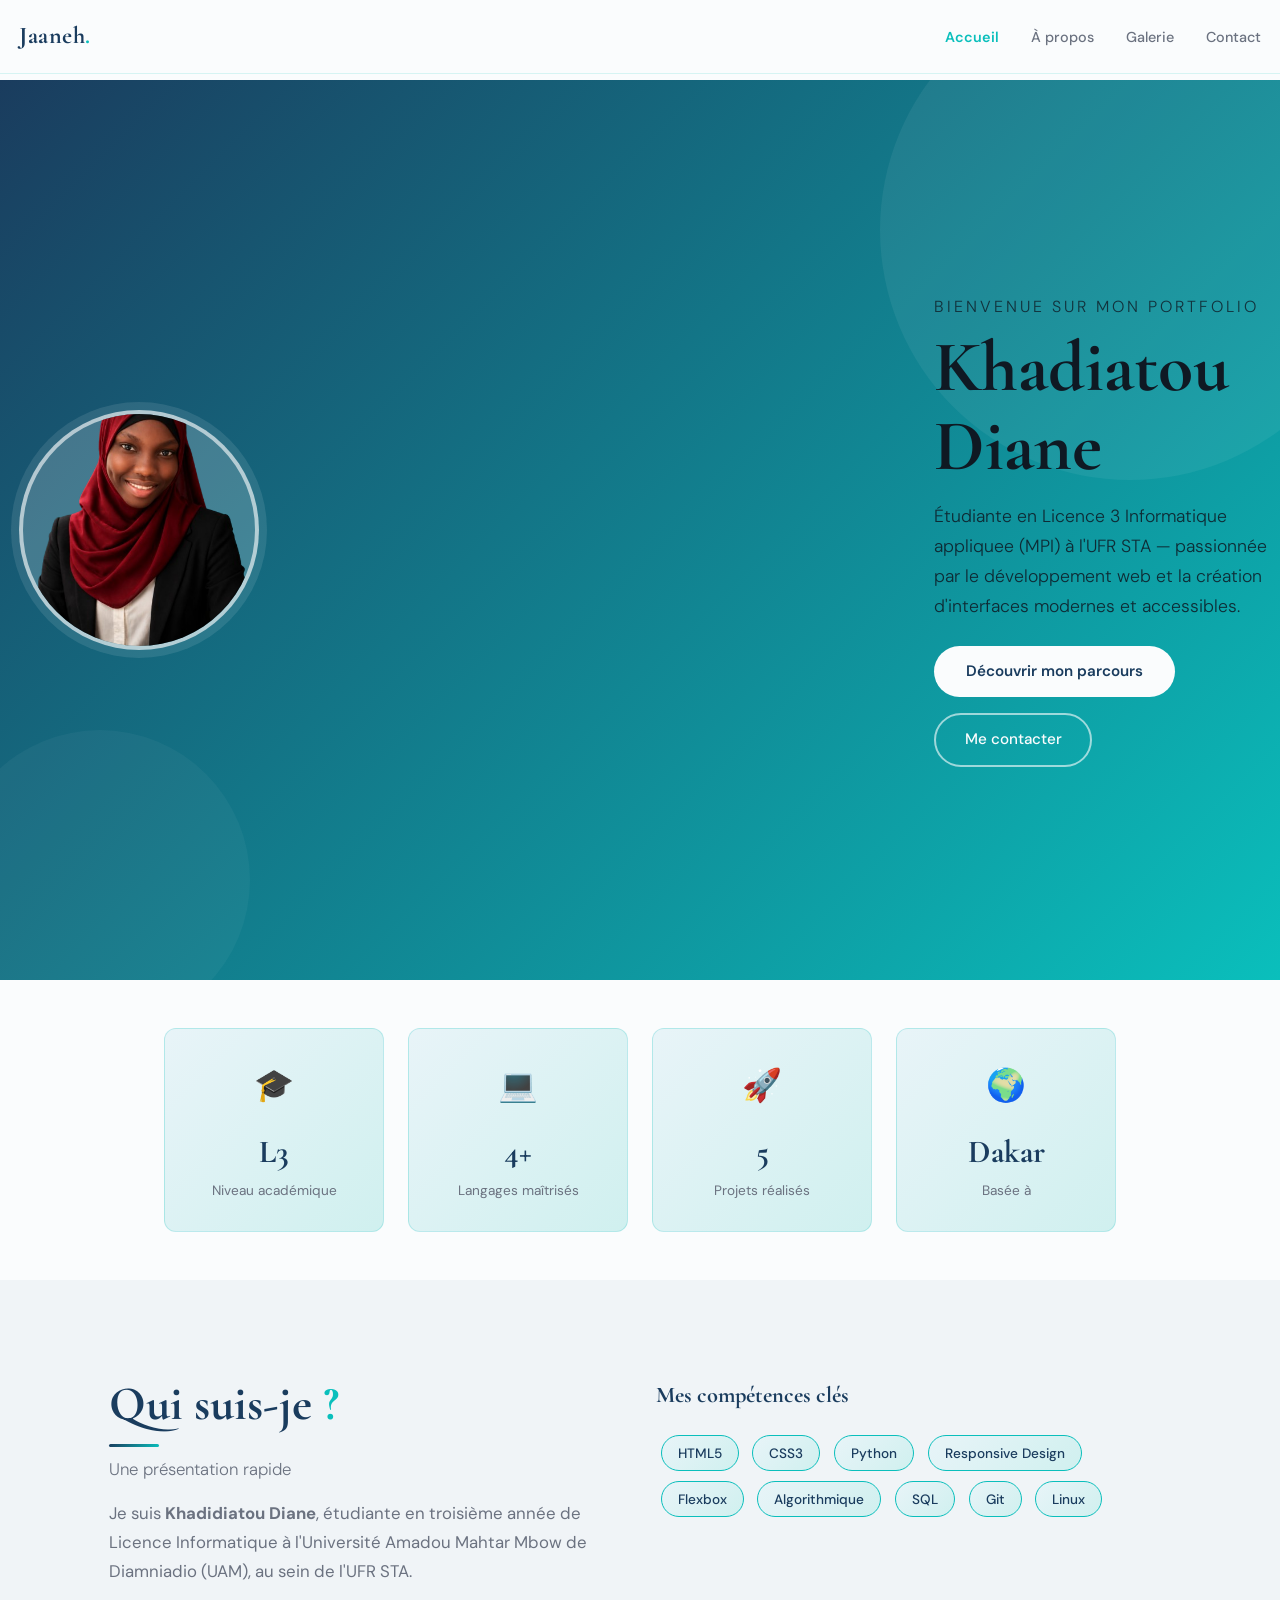
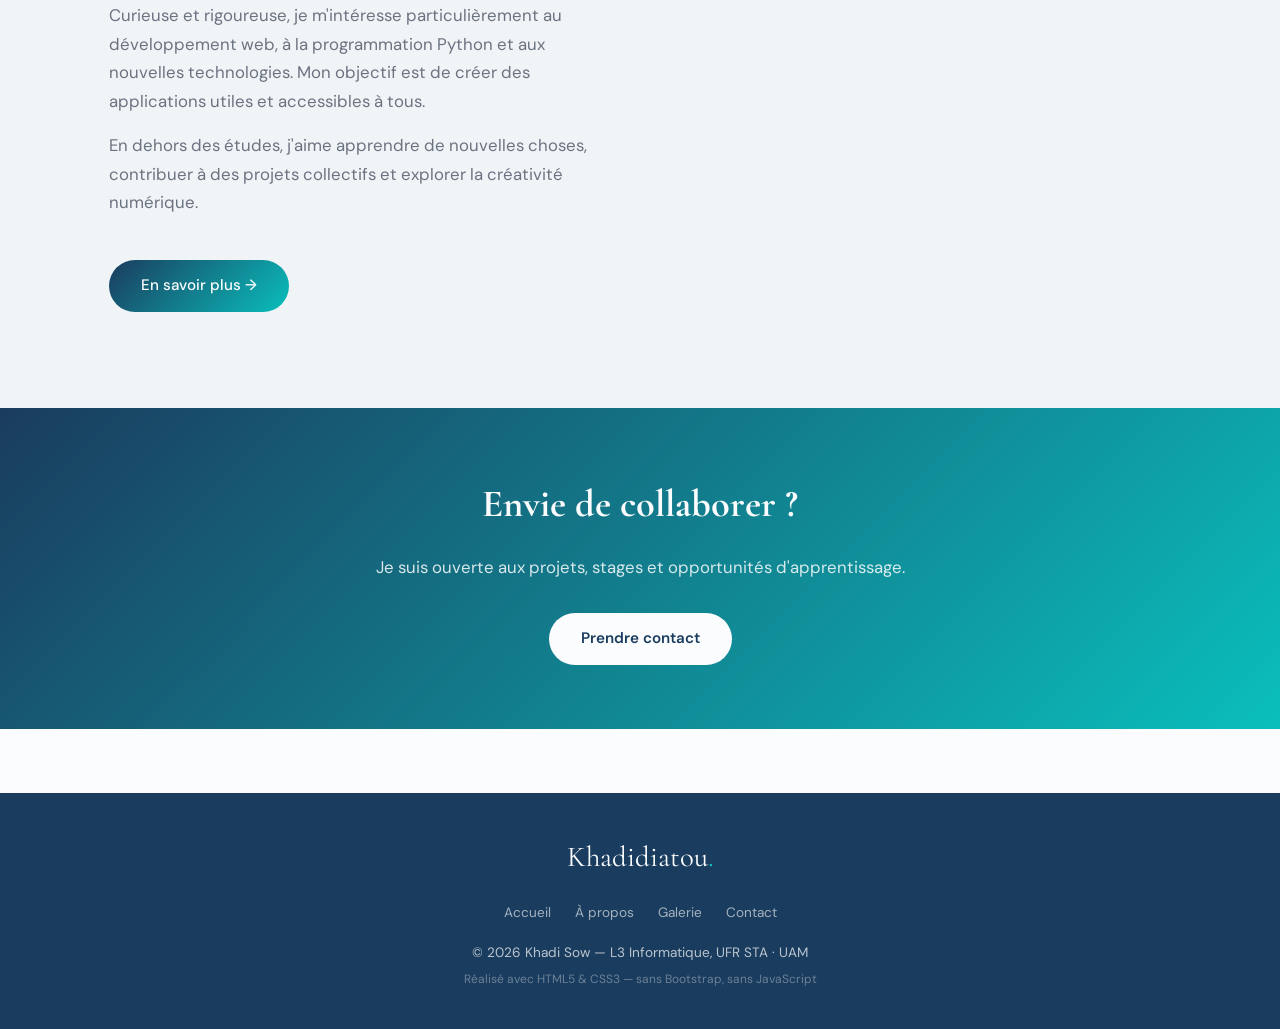
==== index.html @ d33a88c8 "Add files via upload" ====
<!DOCTYPE html>
<!-- 
  DOCTYPE html → dit au navigateur que c'est du HTML5 (version moderne)
  Sans ça, le navigateur peut afficher la page en "mode quirks" (comportement imprévisible)
-->
<html lang="fr">
<!--
  lang="fr" → important pour l'accessibilité et le SEO
  Les lecteurs d'écran et moteurs de recherche savent que c'est en français
-->

<head>
  <!-- ============================================================
    Le <head> contient des MÉTADONNÉES (infos sur la page,
    invisibles pour l'utilisateur mais essentielles pour le navigateur)
    ============================================================ -->

  <!-- Encodage des caractères — obligatoire pour les accents (é, à, ç...) -->
  <meta charset="UTF-8">

  <!-- Responsive : dit au navigateur mobile de ne PAS zoomer/dézoomer -->
  <!-- width=device-width : largeur = largeur de l'écran du téléphone -->
  <!-- initial-scale=1.0 : zoom initial = 100% -->
  <meta name="viewport" content="width=device-width, initial-scale=1.0">

  <!-- Description qui apparaît dans Google (SEO) -->
  <meta name="description" content="Portfolio de Khadi Sow, étudiante en L3 Informatique à l'UFR STA.">

  <!-- Titre de l'onglet -->
  <title>Khadidiatou Diane — Portfolio</title>

  <!-- Lien vers la feuille de style CSS -->
  <!-- href="../css/style.css" → remonte d'un dossier (..) puis va dans css/ -->
  <!-- Mais index.html est à la racine, donc juste css/style.css -->
  <link rel="stylesheet" href="css/style.css">
</head>

<body>

  <!-- ============================================================
    NAVIGATION — balise <nav> = élément sémantique pour la navigation
    Sémantique : on utilise la BONNE balise HTML pour le bon contenu.
    <nav> dit aux moteurs de recherche "c'est le menu de navigation"
    ============================================================ -->
  <nav class="navbar">
    <!-- Logo / Nom du site -->
    <a href="index.html" class="nav-logo">Jaaneh<span>.</span></a>

    <!-- Liste des liens de navigation -->
    <ul class="nav-links">
      <li><a href="index.html" class="active">Accueil</a></li>
      <li><a href="pages/about.html">À propos</a></li>
      <li><a href="pages/gallery.html">Galerie</a></li>
      <li><a href="pages/contact.html">Contact</a></li>
    </ul>
  </nav>

  <!-- ============================================================
    CONTENU PRINCIPAL — <main> = contenu principal de la page
    Un seul <main> par page (accessibilité)
    ============================================================ -->
  <main class="page-content">

    <!-- ============================
      SECTION HÉRO
      min-height: 100vh → occupe au moins toute la hauteur de l'écran
      C'est la première chose que voit le visiteur
    ============================== -->
    <section class="hero">
      <div class="hero-content">

        <!-- Photo de profil -->
        <!-- alt="..." → texte alternatif si l'image ne charge pas (accessibilité) -->
        <!-- On utilise un emoji en fallback si la photo n'est pas là -->
        <img class="hero-photo" src="images/profil.png" alt="Photo de Khadiatou Diane">
          
        </div>
        <!-- 
          Pour ajouter ta vraie photo, remplace le div ci-dessus par :
          <img class="hero-photo" src="images/photo.jpg" alt="Photo de Khadi Sow">
          Et mets ta photo dans le dossier images/
        -->

        <!-- Texte d'accueil -->
        <div class="hero-text">
          <p class="hero-greeting">Bienvenue sur mon portfolio</p>
          <h1 class="hero-name">Khadiatou Diane</h1>
          <!-- <h1> = titre le plus important de la page, UN SEUL par page -->

          <p class="hero-subtitle">
            Étudiante en Licence 3 Informatique appliquee (MPI) à l'UFR STA — passionnée par le développement web
            et la création d'interfaces modernes et accessibles.
          </p>

          <!-- Boutons d'action -->
          <div class="hero-buttons">
            <a href="pages/about.html" class="btn-white">Découvrir mon parcours</a>
            <a href="pages/contact.html" class="btn-ghost">Me contacter</a>
          </div>
        </div>

      </div>
    </section>

    <!-- ============================
      STATISTIQUES RAPIDES
    ============================== -->
    <section class="quick-stats">
      <div class="container">
        <div class="stats-grid">

          <div class="stat-card">
            <div class="stat-icon">🎓</div>
            <div class="stat-number">L3</div>
            <div class="stat-label">Niveau académique</div>
          </div>

          <div class="stat-card">
            <div class="stat-icon">💻</div>
            <div class="stat-number">4+</div>
            <div class="stat-label">Langages maîtrisés</div>
          </div>

          <div class="stat-card">
            <div class="stat-icon">🚀</div>
            <div class="stat-number">5</div>
            <div class="stat-label">Projets réalisés</div>
          </div>

          <div class="stat-card">
            <div class="stat-icon">🌍</div>
            <div class="stat-number">Dakar</div>
            <div class="stat-label">Basée à</div>
          </div>

        </div>
      </div>
    </section>

    <!-- ============================
      INTRODUCTION / PRÉSENTATION
    ============================== -->
    <section class="home-intro">
      <div class="container">
        <div class="home-intro-grid">

          <div class="home-intro-text">
            <!-- Section titre avec la classe réutilisable -->
            <h2 class="section-title">Qui suis-je <span>?</span></h2>
            <p class="section-subtitle">Une présentation rapide</p>

            <p>
              Je suis <strong>Khadidiatou Diane</strong>, étudiante en troisième année de Licence
              Informatique à l'Université Amadou Mahtar Mbow de Diamniadio (UAM), au sein de l'UFR STA.
            </p>
            <p>
              Curieuse et rigoureuse, je m'intéresse particulièrement au développement web,
              à la programmation Python et aux nouvelles technologies. Mon objectif est de
              créer des applications utiles et accessibles à tous.
            </p>
            <p>
              En dehors des études, j'aime apprendre de nouvelles choses,
              contribuer à des projets collectifs et explorer la créativité numérique.
            </p>

            <br>
            <a href="pages/about.html" class="btn">En savoir plus →</a>
          </div>

          <!-- Compétences en aperçu -->
          <div class="home-skills">
            <h3 style="font-family: var(--font-titre); font-size:1.4rem; color:var(--bleu); margin-bottom:1rem;">
              Mes compétences clés
            </h3>
            <div>
              <!-- Les tags sont définis dans style.css -->
              <span class="tag">HTML5</span>
              <span class="tag">CSS3</span>
              <span class="tag">Python</span>
              <span class="tag">Responsive Design</span>
              <span class="tag">Flexbox</span>
              <span class="tag">Algorithmique</span>
              <span class="tag">SQL</span>
              <span class="tag">Git</span>
              <span class="tag">Linux</span>
            </div>
          </div>

        </div>
      </div>
    </section>

    <!-- ============================
      APPEL À L'ACTION FINAL
    ============================== -->
    <section style="background: var(--gradient); padding: 4rem 1.2rem; text-align: center; color: var(--blanc);">
      <div class="container">
        <h2 style="font-family: var(--font-titre); font-size: 2.4rem; margin-bottom: 1rem;">
          Envie de collaborer ?
        </h2>
        <p style="opacity: 0.85; margin-bottom: 2rem; font-size: 1.05rem;">
          Je suis ouverte aux projets, stages et opportunités d'apprentissage.
        </p>
        <a href="pages/contact.html" class="btn-white">Prendre contact</a>
      </div>
    </section>

  </main>

  <!-- ============================================================
    FOOTER — pied de page
    <footer> = balise sémantique pour le bas de page
    ============================================================ -->
  <footer>
    <div class="footer-logo">Khadidiatou<span>.</span></div>
    <ul class="footer-links">
      <li><a href="index.html">Accueil</a></li>
      <li><a href="pages/about.html">À propos</a></li>
      <li><a href="pages/gallery.html">Galerie</a></li>
      <li><a href="pages/contact.html">Contact</a></li>
    </ul>
    <p>© 2026 Khadi Sow — L3 Informatique, UFR STA · UAM</p>
    <p style="margin-top:0.3rem; font-size:0.75rem; opacity:0.5;">
      Réalisé avec HTML5 & CSS3 — sans Bootstrap, sans JavaScript
    </p>
  </footer>

</body>
</html>
---- css/style.css ----
/* ============================================================
   STYLE.CSS — Portfolio de Khadi Sow
   
   STRUCTURE DE CE FICHIER :
   1. Variables CSS (palette de couleurs, polices...)
   2. Reset & base (supprimer les styles par défaut du navigateur)
   3. Composants réutilisables (boutons, titres...)
   4. Navigation
   5. Footer
   6. Styles spécifiques à chaque page
   7. Animations CSS (@keyframes)
   8. Responsive Design (media queries — MOBILE FIRST)
   ============================================================ */


/* ============================================================
   1. VARIABLES CSS
   Pourquoi ? → Définir les couleurs et polices UNE SEULE FOIS.
   Si on veut changer la couleur principale, on la change juste ici.
   ============================================================ */
@import url('https://fonts.googleapis.com/css2?family=Cormorant+Garamond:wght@400;600;700&family=DM+Sans:wght@300;400;500&display=swap');

:root {
  /* Palette turquoise + bleu élégant */
  --turquoise:     #0ABFBC;
  --turquoise-dark:#088A87;
  --bleu:          #1A3C5E;
  --bleu-clair:    #E8F4F8;
  --blanc:         #FAFCFD;
  --gris:          #6B7280;
  --gris-clair:    #F0F4F7;
  --noir:          #0F1923;

  /* Dégradé signature */
  --gradient: linear-gradient(135deg, var(--bleu) 0%, var(--turquoise) 100%);
  --gradient-light: linear-gradient(135deg, #E8F4F8 0%, #D0F0EF 100%);

  /* Polices */
  --font-titre: 'Cormorant Garamond', serif;  /* Élégant pour les titres */
  --font-corps: 'DM Sans', sans-serif;         /* Lisible pour le texte */

  /* Espacements */
  --section-padding: 4rem 1.2rem;
  --radius: 12px;
  --shadow: 0 4px 24px rgba(10, 191, 188, 0.12);
  --shadow-dark: 0 8px 40px rgba(26, 60, 94, 0.18);
}


/* ============================================================
   2. RESET & BASE
   Pourquoi ? → Les navigateurs ajoutent des marges/paddings par défaut.
   On les supprime pour partir d'une base propre et contrôlée.
   ============================================================ */
*, *::before, *::after {
  box-sizing: border-box; /* padding ne déborde plus du conteneur */
  margin: 0;
  padding: 0;
}

html {
  scroll-behavior: smooth; /* défilement fluide pour les ancres */
}

body {
  font-family: var(--font-corps);
  color: var(--noir);
  background-color: var(--blanc);
  line-height: 1.7; /* espacement confortable entre les lignes */
  font-size: 16px;
}

img {
  max-width: 100%; /* les images ne débordent jamais de leur conteneur */
  display: block;
}

a {
  text-decoration: none;
  color: inherit;
}

ul {
  list-style: none;
}


/* ============================================================
   3. COMPOSANTS RÉUTILISABLES
   Pourquoi ? → Plutôt que de répéter le même style 10 fois,
   on crée des classes réutilisables sur toutes les pages.
   ============================================================ */

/* Conteneur centré (max 1100px, toujours centré) */
.container {
  max-width: 1100px;
  margin: 0 auto;
  padding: 0 1.2rem;
}

/* Titre de section */
.section-title {
  font-family: var(--font-titre);
  font-size: 2.4rem;
  font-weight: 700;
  color: var(--bleu);
  margin-bottom: 0.5rem;
  line-height: 1.2;
}

.section-title span {
  color: var(--turquoise); /* mot mis en valeur en turquoise */
}

/* Ligne décorative sous les titres */
.section-title::after {
  content: '';
  display: block;
  width: 50px;
  height: 3px;
  background: var(--gradient);
  margin-top: 10px;
  border-radius: 2px;
}

/* Sous-titre de section */
.section-subtitle {
  color: var(--gris);
  font-size: 1rem;
  margin-bottom: 2.5rem;
  font-weight: 300;
}

/* Bouton principal */
.btn {
  display: inline-block;
  padding: 0.8rem 2rem;
  background: var(--gradient);
  color: var(--blanc);
  border-radius: 50px;
  font-family: var(--font-corps);
  font-size: 0.95rem;
  font-weight: 500;
  cursor: pointer;
  border: none;
  transition: transform 0.3s ease, box-shadow 0.3s ease;
  /* transition = effet progressif au lieu d'un changement brutal */
}

.btn:hover {
  transform: translateY(-3px); /* monte légèrement au survol */
  box-shadow: 0 8px 25px rgba(10, 191, 188, 0.4);
}

/* Bouton secondaire (contour) */
.btn-outline {
  background: transparent;
  border: 2px solid var(--turquoise);
  color: var(--turquoise);
  display: inline-block;
  padding: 0.75rem 1.8rem;
  border-radius: 50px;
  font-weight: 500;
  transition: all 0.3s ease;
}

.btn-outline:hover {
  background: var(--turquoise);
  color: var(--blanc);
}

/* Tag / badge compétence */
.tag {
  display: inline-block;
  background: var(--gradient-light);
  color: var(--bleu);
  border: 1px solid var(--turquoise);
  padding: 0.35rem 1rem;
  border-radius: 50px;
  font-size: 0.85rem;
  font-weight: 500;
  margin: 0.3rem;
  transition: all 0.3s ease;
}

.tag:hover {
  background: var(--gradient);
  color: var(--blanc);
  border-color: transparent;
}


/* ============================================================
   4. NAVIGATION
   Pourquoi flexbox ici ? → Disposer logo + liens sur la même ligne,
   avec espace automatique entre eux (space-between).
   ============================================================ */
.navbar {
  position: fixed; /* reste en haut même en scrollant */
  top: 0;
  left: 0;
  right: 0;
  z-index: 100; /* passe au-dessus de tout le contenu */
  padding: 1rem 1.2rem;
  background: rgba(250, 252, 253, 0.92);
  backdrop-filter: blur(12px); /* effet verre dépoli */
  border-bottom: 1px solid rgba(10, 191, 188, 0.15);
  display: flex;
  justify-content: space-between; /* logo à gauche, liens à droite */
  align-items: center;
}

.nav-logo {
  font-family: var(--font-titre);
  font-size: 1.5rem;
  font-weight: 700;
  color: var(--bleu);
  letter-spacing: 0.5px;
}

.nav-logo span {
  color: var(--turquoise);
}

/* Les liens de navigation */
.nav-links {
  display: flex;
  gap: 2rem; /* espace entre chaque lien */
  align-items: center;
}

.nav-links a {
  color: var(--gris);
  font-size: 0.9rem;
  font-weight: 500;
  position: relative;
  transition: color 0.3s ease;
}

/* Ligne qui apparaît sous le lien au survol */
.nav-links a::after {
  content: '';
  position: absolute;
  bottom: -4px;
  left: 0;
  width: 0;
  height: 2px;
  background: var(--turquoise);
  transition: width 0.3s ease; /* la ligne s'étend progressivement */
}

.nav-links a:hover {
  color: var(--turquoise);
}

.nav-links a:hover::after {
  width: 100%;
}

/* Lien actif (page actuelle) */
.nav-links a.active {
  color: var(--turquoise);
  font-weight: 600;
}

/* Espace pour que le contenu ne se cache pas sous la navbar fixe */
.page-content {
  padding-top: 80px;
}


/* ============================================================
   5. FOOTER
   ============================================================ */
footer {
  background: var(--bleu);
  color: rgba(255,255,255,0.7);
  text-align: center;
  padding: 2.5rem 1.2rem;
  margin-top: 4rem;
}

footer .footer-logo {
  font-family: var(--font-titre);
  font-size: 1.8rem;
  color: var(--blanc);
  margin-bottom: 0.5rem;
}

footer .footer-logo span {
  color: var(--turquoise);
}

footer p {
  font-size: 0.85rem;
  margin-top: 0.5rem;
}

footer .footer-links {
  display: flex;
  justify-content: center;
  gap: 1.5rem;
  margin: 1rem 0;
}

footer .footer-links a {
  color: rgba(255,255,255,0.6);
  font-size: 0.85rem;
  transition: color 0.3s;
}

footer .footer-links a:hover {
  color: var(--turquoise);
}


/* ============================================================
   6A. PAGE D'ACCUEIL (index.html)
   ============================================================ */

/* Section héro — la grande bannière d'accueil */
.hero {
  min-height: 100vh; /* occupe tout l'écran */
  display: flex;
  align-items: center;
  background: var(--gradient);
  position: relative;
  overflow: hidden;
}

/* Cercle décoratif en arrière-plan */
.hero::before {
  content: '';
  position: absolute;
  width: 500px;
  height: 500px;
  background: rgba(255,255,255,0.06);
  border-radius: 50%;
  top: -100px;
  right: -100px;
}

.hero::after {
  content: '';
  position: absolute;
  width: 300px;
  height: 300px;
  background: rgba(255,255,255,0.04);
  border-radius: 50%;
  bottom: -50px;
  left: -50px;
}

.hero-content {
  position: relative;
  z-index: 1;
  color: var(--blanc);
  display: flex;
  flex-direction: column;  /* mobile : colonne */
  align-items: center;
  text-align: center;
  gap: 2rem;
  padding: 3rem 1.2rem;
  width: 100%;
  max-width: 1100px;
  margin: 0 auto;
}

.hero-photo {
  width: 160px;
  height: 160px;
  border-radius: 50%;
  border: 4px solid rgba(255,255,255,0.6);
  box-shadow: 0 0 0 8px rgba(255,255,255,0.1);
  object-fit: cover;
  background: rgba(255,255,255,0.2); /* fond si pas de photo */
  display: flex;
  align-items: center;
  justify-content: center;
  font-size: 4rem;
  /* Animation d'entrée */
  animation: fadeInDown 0.8s ease both;
}

.hero-text {
  animation: fadeInUp 0.8s ease 0.2s both; /* délai de 0.2s */
}

.hero-greeting {
  font-size: 1rem;
  font-weight: 300;
  letter-spacing: 3px;
  text-transform: uppercase;
  opacity: 0.8;
  margin-bottom: 0.5rem;
}

.hero-name {
  font-family: var(--font-titre);
  font-size: 3.2rem;
  font-weight: 700;
  line-height: 1.1;
  margin-bottom: 1rem;
}

.hero-subtitle {
  font-size: 1.1rem;
  opacity: 0.85;
  max-width: 480px;
  margin: 0 auto 1.5rem;
  font-weight: 300;
}

.hero-buttons {
  display: flex;
  gap: 1rem;
  flex-wrap: wrap;
  justify-content: center;
}

.btn-white {
  background: var(--blanc);
  color: var(--bleu);
  display: inline-block;
  padding: 0.8rem 2rem;
  border-radius: 50px;
  font-weight: 600;
  font-size: 0.95rem;
  transition: all 0.3s ease;
}

.btn-white:hover {
  background: var(--bleu);
  color: var(--blanc);
  transform: translateY(-3px);
}

.btn-ghost {
  border: 2px solid rgba(255,255,255,0.6);
  color: var(--blanc);
  display: inline-block;
  padding: 0.75rem 1.8rem;
  border-radius: 50px;
  font-weight: 500;
  font-size: 0.95rem;
  transition: all 0.3s ease;
}

.btn-ghost:hover {
  background: rgba(255,255,255,0.15);
}

/* Section "Aperçu rapide" en bas de la hero */
.quick-stats {
  background: var(--blanc);
  padding: 3rem 1.2rem;
}

.stats-grid {
  display: flex;
  flex-wrap: wrap;
  gap: 1.5rem;
  justify-content: center;
}

.stat-card {
  background: var(--gradient-light);
  border: 1px solid rgba(10, 191, 188, 0.2);
  border-radius: var(--radius);
  padding: 1.8rem;
  text-align: center;
  flex: 1;
  min-width: 160px;
  max-width: 220px;
  transition: transform 0.3s ease, box-shadow 0.3s ease;
}

.stat-card:hover {
  transform: translateY(-5px);
  box-shadow: var(--shadow);
}

.stat-icon {
  font-size: 2rem;
  margin-bottom: 0.8rem;
}

.stat-number {
  font-family: var(--font-titre);
  font-size: 2rem;
  color: var(--bleu);
  font-weight: 700;
}

.stat-label {
  font-size: 0.85rem;
  color: var(--gris);
}

/* Section présentation sur index */
.home-intro {
  padding: var(--section-padding);
  background: var(--gris-clair);
}

.home-intro-grid {
  display: flex;
  flex-direction: column;
  gap: 2rem;
  align-items: center;
}

.home-intro-text p {
  color: var(--gris);
  margin-bottom: 1rem;
  font-size: 1.05rem;
}


/* ============================================================
   6B. PAGE À PROPOS (about.html)
   ============================================================ */
.about-section {
  padding: var(--section-padding);
}

.about-grid {
  display: flex;
  flex-direction: column;
  gap: 3rem;
}

/* Timeline du parcours académique */
.timeline {
  position: relative;
  padding-left: 2rem;
}

/* Ligne verticale de la timeline */
.timeline::before {
  content: '';
  position: absolute;
  left: 8px;
  top: 0;
  bottom: 0;
  width: 2px;
  background: var(--gradient);
}

.timeline-item {
  position: relative;
  margin-bottom: 2rem;
  animation: fadeInLeft 0.6s ease both;
}

/* Point sur la ligne */
.timeline-item::before {
  content: '';
  position: absolute;
  left: -1.7rem;
  top: 6px;
  width: 12px;
  height: 12px;
  border-radius: 50%;
  background: var(--turquoise);
  border: 2px solid var(--blanc);
  box-shadow: 0 0 0 3px var(--turquoise);
}

.timeline-date {
  font-size: 0.8rem;
  color: var(--turquoise);
  font-weight: 600;
  letter-spacing: 1px;
  text-transform: uppercase;
  margin-bottom: 0.3rem;
}

.timeline-title {
  font-family: var(--font-titre);
  font-size: 1.2rem;
  color: var(--bleu);
  font-weight: 700;
}

.timeline-sub {
  color: var(--gris);
  font-size: 0.9rem;
}

/* Grille de compétences */
.skills-grid {
  display: flex;
  flex-direction: column;
  gap: 1rem;
}

.skill-item {
  margin-bottom: 1.2rem;
}

.skill-header {
  display: flex;
  justify-content: space-between;
  margin-bottom: 0.4rem;
  font-size: 0.9rem;
}

.skill-name {
  font-weight: 500;
  color: var(--bleu);
}

.skill-percent {
  color: var(--turquoise);
  font-weight: 600;
}

/* Barre de progression */
.skill-bar {
  height: 8px;
  background: var(--gris-clair);
  border-radius: 10px;
  overflow: hidden;
}

.skill-fill {
  height: 100%;
  border-radius: 10px;
  background: var(--gradient);
  /* Animation : la barre se remplit progressivement */
  animation: fillBar 1.5s ease both;
  animation-delay: 0.3s;
}

/* Carte info personnelle */
.info-card {
  background: var(--gradient-light);
  border: 1px solid rgba(10,191,188,0.2);
  border-radius: var(--radius);
  padding: 2rem;
}

.info-card h3 {
  font-family: var(--font-titre);
  font-size: 1.5rem;
  color: var(--bleu);
  margin-bottom: 1.2rem;
}

.info-list li {
  padding: 0.6rem 0;
  border-bottom: 1px solid rgba(10,191,188,0.15);
  color: var(--gris);
  font-size: 0.95rem;
}

.info-list li:last-child {
  border-bottom: none;
}

.info-list strong {
  color: var(--bleu);
  display: inline-block;
  min-width: 120px;
}


/* ============================================================
   6C. PAGE CONTACT (contact.html)
   ============================================================ */
.contact-section {
  padding: var(--section-padding);
}

.contact-grid {
  display: flex;
  flex-direction: column;
  gap: 3rem;
}

.contact-info h3 {
  font-family: var(--font-titre);
  font-size: 1.5rem;
  color: var(--bleu);
  margin-bottom: 1rem;
}

.contact-info p {
  color: var(--gris);
  margin-bottom: 1.5rem;
  line-height: 1.8;
}

.contact-item {
  display: flex;
  align-items: center;
  gap: 1rem;
  margin-bottom: 1rem;
  padding: 0.8rem;
  background: var(--gradient-light);
  border-radius: var(--radius);
  transition: transform 0.3s ease;
}

.contact-item:hover {
  transform: translateX(5px);
}

.contact-icon {
  font-size: 1.3rem;
  width: 40px;
  text-align: center;
}

.contact-text small {
  color: var(--gris);
  font-size: 0.75rem;
  display: block;
}

/* Formulaire de contact */
.contact-form {
  background: var(--blanc);
  border: 1px solid rgba(10,191,188,0.2);
  border-radius: var(--radius);
  padding: 2rem;
  box-shadow: var(--shadow);
}

.contact-form h3 {
  font-family: var(--font-titre);
  font-size: 1.5rem;
  color: var(--bleu);
  margin-bottom: 1.5rem;
}

/* Groupe champ + label */
.form-group {
  margin-bottom: 1.3rem;
}

.form-group label {
  display: block;
  font-size: 0.85rem;
  font-weight: 500;
  color: var(--bleu);
  margin-bottom: 0.4rem;
}

/* Champs de saisie */
.form-group input,
.form-group textarea {
  width: 100%;
  padding: 0.85rem 1rem;
  border: 2px solid var(--gris-clair);
  border-radius: 8px;
  font-family: var(--font-corps);
  font-size: 0.95rem;
  color: var(--noir);
  background: var(--blanc);
  transition: border-color 0.3s ease, box-shadow 0.3s ease;
}

/* Effet au focus (quand on clique dans le champ) */
.form-group input:focus,
.form-group textarea:focus {
  outline: none;
  border-color: var(--turquoise);
  box-shadow: 0 0 0 4px rgba(10,191,188,0.12);
}

.form-group textarea {
  height: 140px;
  resize: vertical; /* l'utilisateur peut agrandir verticalement */
}

/* Ligne de deux champs côte à côte */
.form-row {
  display: flex;
  flex-direction: column; /* colonne sur mobile */
  gap: 1rem;
}

.form-submit {
  width: 100%;
  padding: 1rem;
  font-size: 1rem;
  cursor: pointer;
}


/* ============================================================
   6D. PAGE GALERIE (gallery.html)
   ============================================================ */
.gallery-section {
  padding: var(--section-padding);
}

/* Grille Flexbox pour la galerie */
/* Pourquoi flexbox ici ? → disposer les cartes en lignes/colonnes
   qui s'adaptent automatiquement à la taille de l'écran */
.gallery-grid {
  display: flex;
  flex-wrap: wrap;   /* les cartes passent à la ligne si nécessaire */
  gap: 1.5rem;
  justify-content: center;
}

/* Carte projet */
.project-card {
  flex: 1;
  min-width: 280px;
  max-width: 340px;
  background: var(--blanc);
  border-radius: var(--radius);
  overflow: hidden;
  border: 1px solid rgba(10,191,188,0.15);
  box-shadow: var(--shadow);
  transition: transform 0.4s ease, box-shadow 0.4s ease;
}

.project-card:hover {
  transform: translateY(-8px);
  box-shadow: var(--shadow-dark);
}

/* Miniature du projet */
.project-thumb {
  height: 200px;
  background: var(--gradient);
  display: flex;
  align-items: center;
  justify-content: center;
  font-size: 4rem;
  position: relative;
  overflow: hidden;
}

/* Overlay au survol de la miniature */
.project-thumb::after {
  content: 'Voir le projet →';
  position: absolute;
  inset: 0; /* équivaut à top:0 right:0 bottom:0 left:0 */
  background: rgba(10,191,188,0.85);
  display: flex;
  align-items: center;
  justify-content: center;
  color: var(--blanc);
  font-size: 0.95rem;
  font-weight: 600;
  opacity: 0;
  transition: opacity 0.3s ease;
}

.project-card:hover .project-thumb::after {
  opacity: 1;
}

.project-info {
  padding: 1.5rem;
}

.project-info h3 {
  font-family: var(--font-titre);
  font-size: 1.2rem;
  color: var(--bleu);
  margin-bottom: 0.4rem;
}

.project-info p {
  color: var(--gris);
  font-size: 0.9rem;
  margin-bottom: 1rem;
  line-height: 1.6;
}

.project-tags {
  display: flex;
  flex-wrap: wrap;
  gap: 0.4rem;
}

.project-tag {
  font-size: 0.75rem;
  background: var(--gradient-light);
  color: var(--turquoise-dark);
  padding: 0.25rem 0.7rem;
  border-radius: 50px;
  border: 1px solid rgba(10,191,188,0.3);
}


/* ============================================================
   7. ANIMATIONS CSS
   Pourquoi @keyframes ? → Définir des animations réutilisables.
   "animation: fadeInDown 0.8s ease" fait jouer l'animation.
   ============================================================ */

/* Apparition depuis le haut */
@keyframes fadeInDown {
  from {
    opacity: 0;
    transform: translateY(-30px);
  }
  to {
    opacity: 1;
    transform: translateY(0);
  }
}

/* Apparition depuis le bas */
@keyframes fadeInUp {
  from {
    opacity: 0;
    transform: translateY(30px);
  }
  to {
    opacity: 1;
    transform: translateY(0);
  }
}

/* Apparition depuis la gauche */
@keyframes fadeInLeft {
  from {
    opacity: 0;
    transform: translateX(-20px);
  }
  to {
    opacity: 1;
    transform: translateX(0);
  }
}

/* Remplissage de la barre de compétence */
@keyframes fillBar {
  from { width: 0; }
  /* "to" est défini inline avec style="width: X%" */
}

/* Pulsation douce pour l'avatar */
@keyframes pulse {
  0%, 100% { box-shadow: 0 0 0 8px rgba(255,255,255,0.1); }
  50%       { box-shadow: 0 0 0 16px rgba(255,255,255,0.05); }
}

.hero-photo {
  animation: fadeInDown 0.8s ease both, pulse 3s ease infinite 1s;
}


/* ============================================================
   8. RESPONSIVE DESIGN — MOBILE FIRST
   
   Principe Mobile First :
   → On écrit D'ABORD les styles pour mobile (petit écran)
   → Puis on utilise @media pour AJOUTER des styles quand
     l'écran est plus grand (min-width).
   
   Points de rupture (breakpoints) :
   - Tablette : 640px
   - Desktop  : 1024px
   ============================================================ */

/* ---- TABLETTE (≥ 640px) ---- */
@media (min-width: 640px) {
  .hero-content {
    flex-direction: row;     /* photo + texte côte à côte */
    text-align: left;
  }

  .hero-text {
    text-align: left;
  }

  .hero-subtitle {
    margin: 0 0 1.5rem;
  }

  .hero-buttons {
    justify-content: flex-start;
  }

  .hero-photo {
    width: 200px;
    height: 200px;
    flex-shrink: 0;
  }

  .hero-name {
    font-size: 3.8rem;
  }

  .about-grid,
  .contact-grid {
    flex-direction: row;    /* deux colonnes */
    align-items: flex-start;
  }

  .about-grid > * {
    flex: 1;
  }

  .contact-grid > * {
    flex: 1;
  }

  .form-row {
    flex-direction: row;    /* champs côte à côte sur tablette */
  }

  .home-intro-grid {
    flex-direction: row;
    align-items: flex-start;
  }

  .home-intro-grid > * {
    flex: 1;
  }
}

/* ---- DESKTOP (≥ 1024px) ---- */
@media (min-width: 1024px) {
  .section-title {
    font-size: 3rem;
  }

  .hero-name {
    font-size: 4.5rem;
  }

  .hero-photo {
    width: 240px;
    height: 240px;
  }

  :root {
    --section-padding: 6rem 1.2rem;
  }

  /* Menu hamburger caché sur desktop, liens visibles */
  .nav-links {
    display: flex !important;
  }
}

/* ---- TRÈS PETITS ÉCRANS (< 360px) ---- */
@media (max-width: 360px) {
  .hero-name {
    font-size: 2.4rem;
  }

  .btn, .btn-white, .btn-ghost {
    padding: 0.7rem 1.4rem;
    font-size: 0.85rem;
  }
}
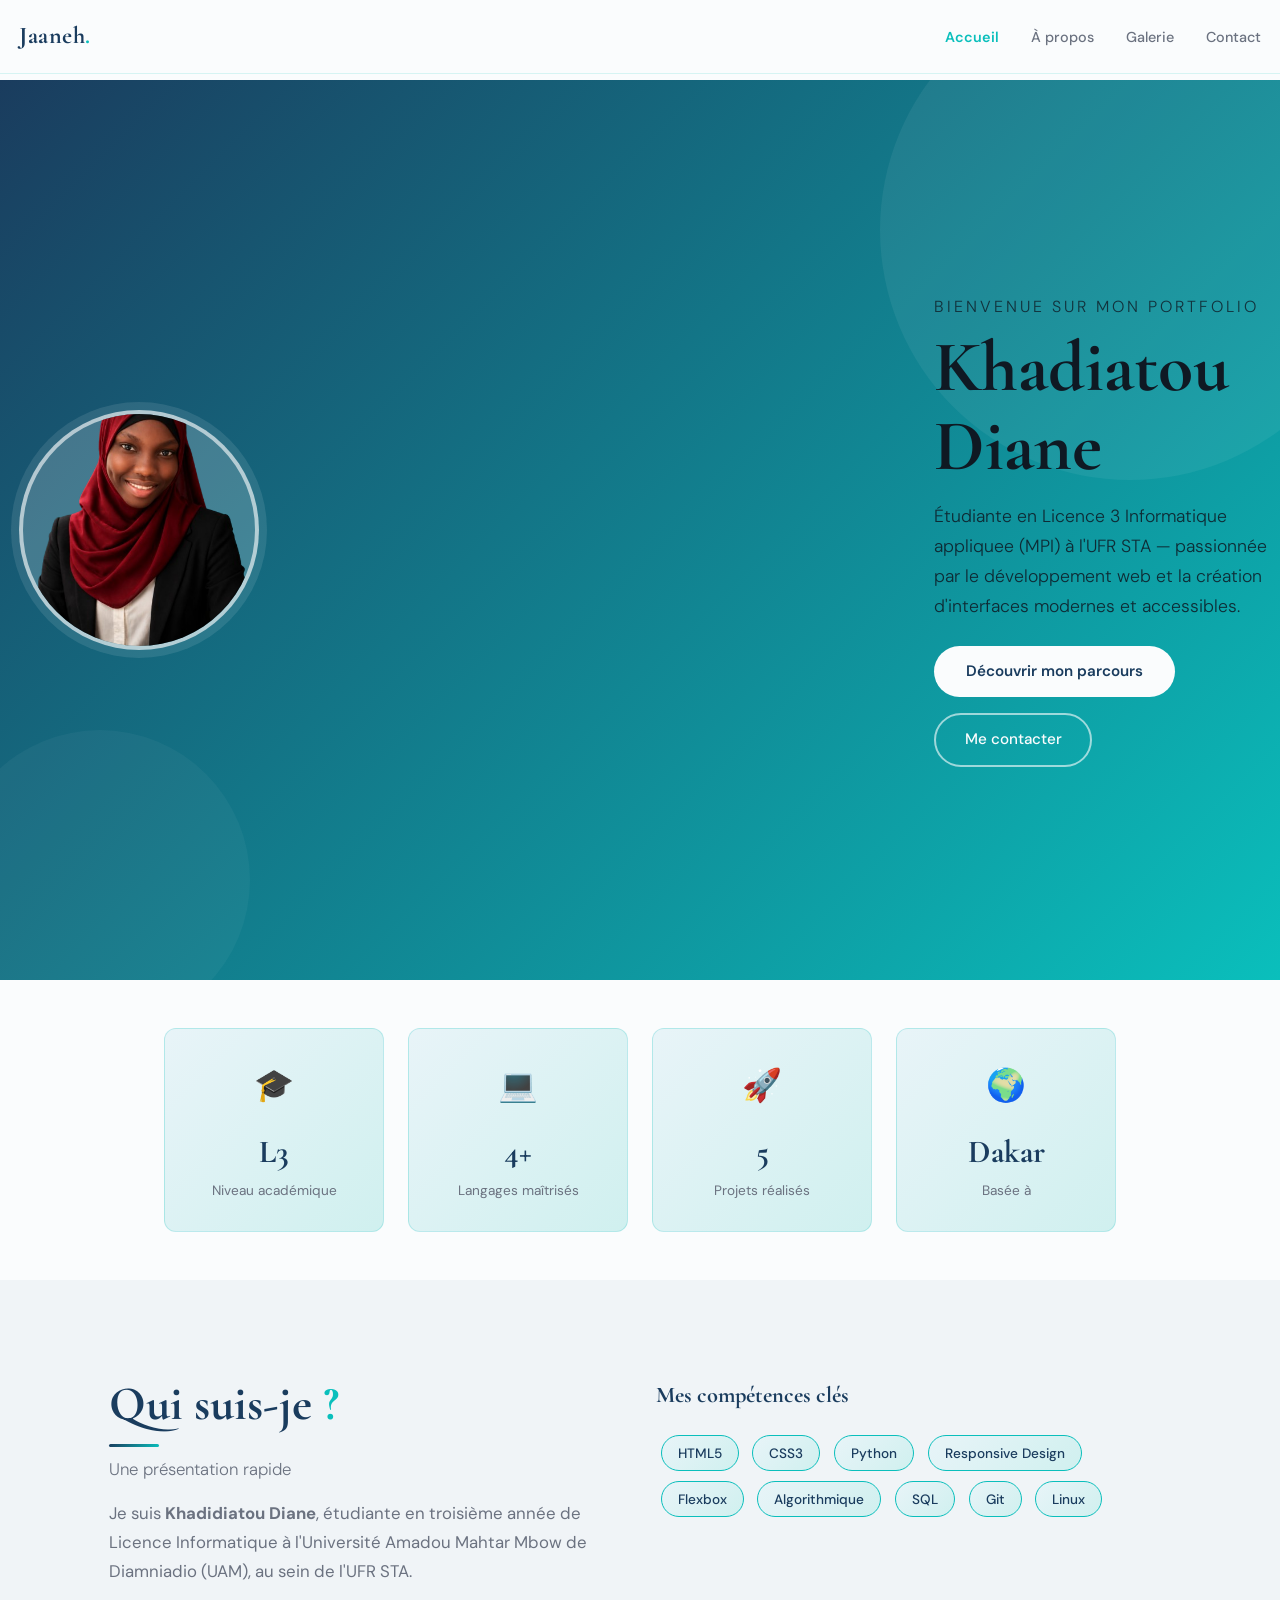
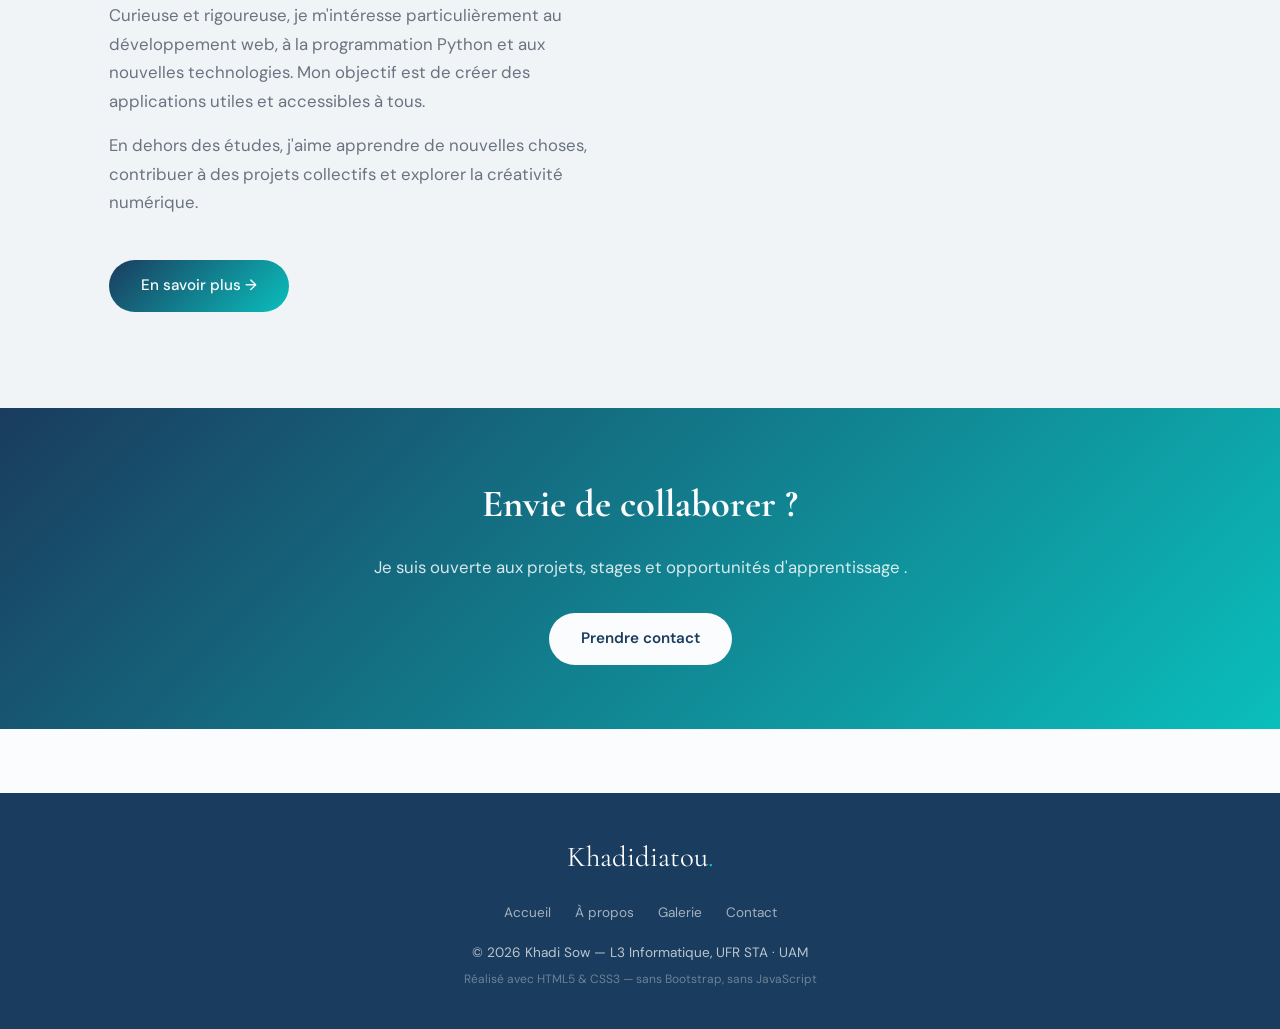
==== commit e16881e8: "Test modification" ====
--- a/index.html
+++ b/index.html
@@ -199,7 +199,7 @@
           Envie de collaborer ?
         </h2>
         <p style="opacity: 0.85; margin-bottom: 2rem; font-size: 1.05rem;">
-          Je suis ouverte aux projets, stages et opportunités d'apprentissage.
+          Je suis ouverte aux projets, stages et opportunités d'apprentissage .
         </p>
         <a href="pages/contact.html" class="btn-white">Prendre contact</a>
       </div>
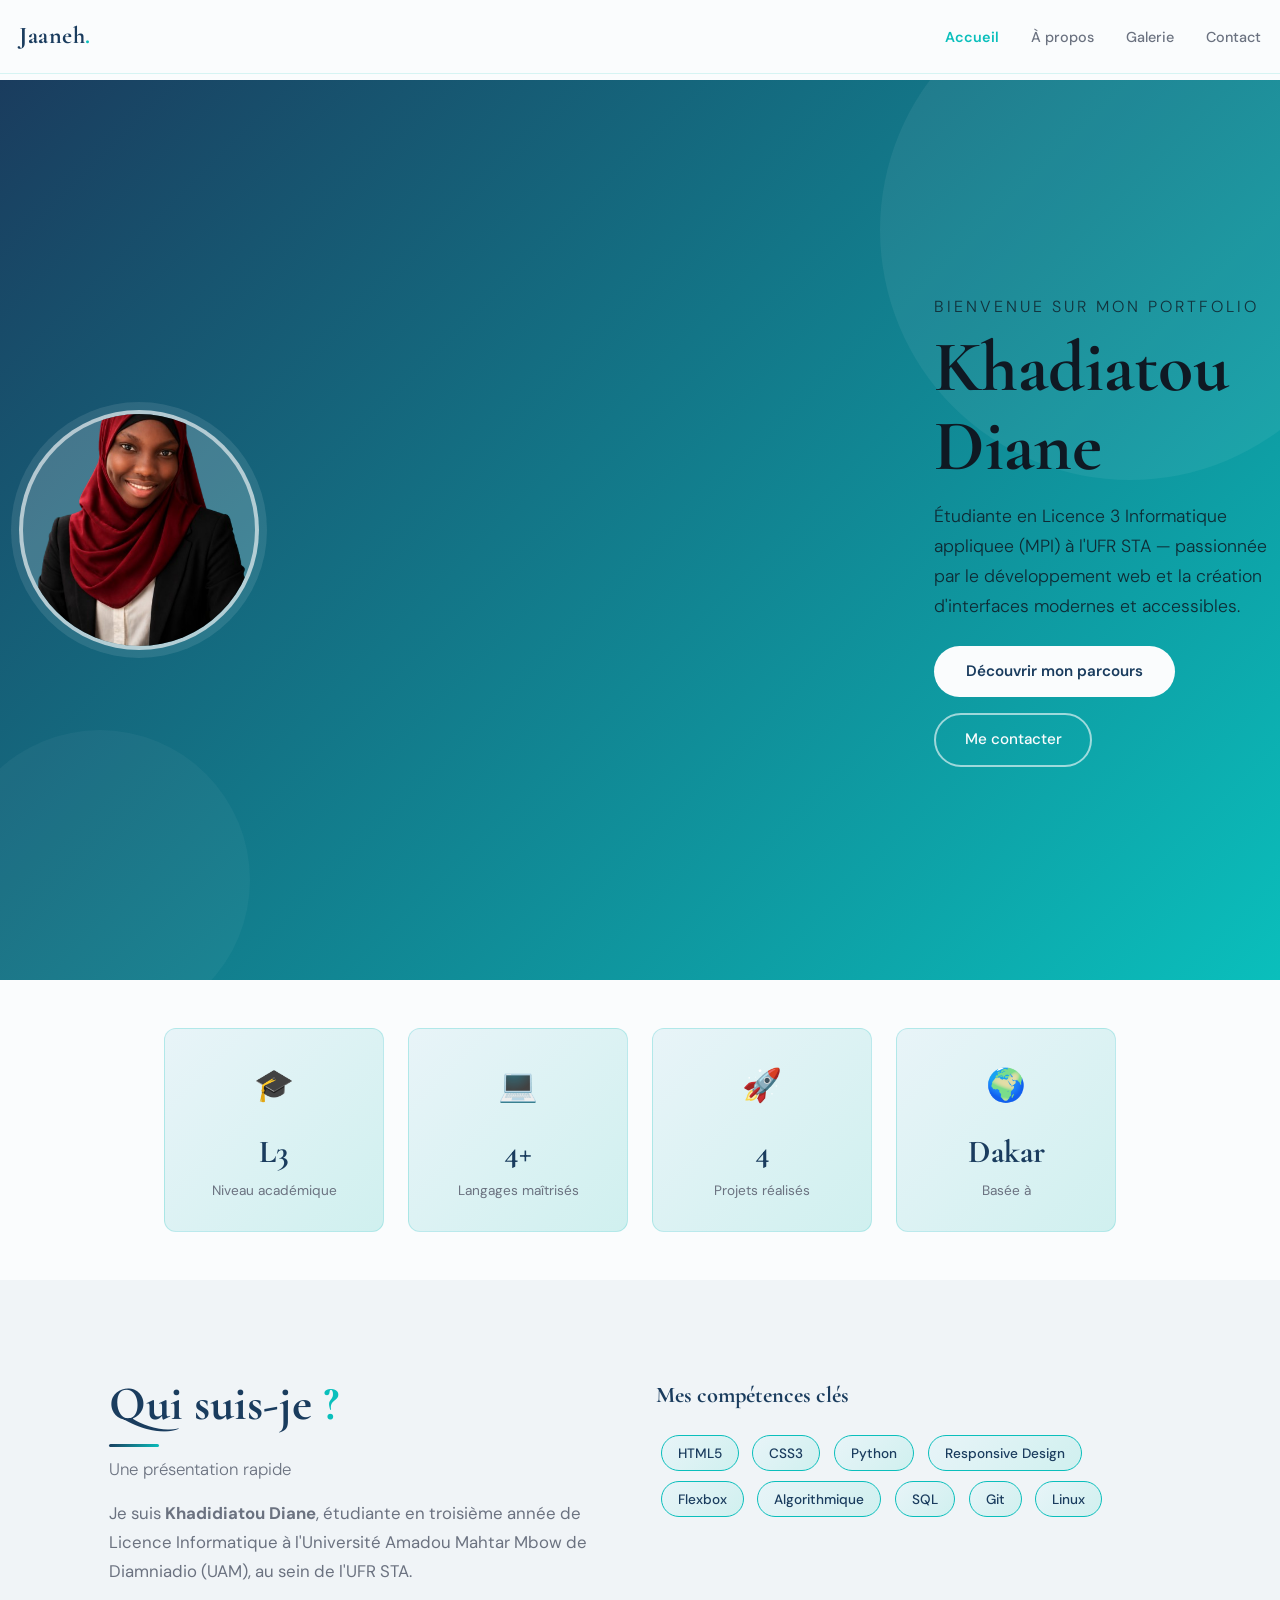
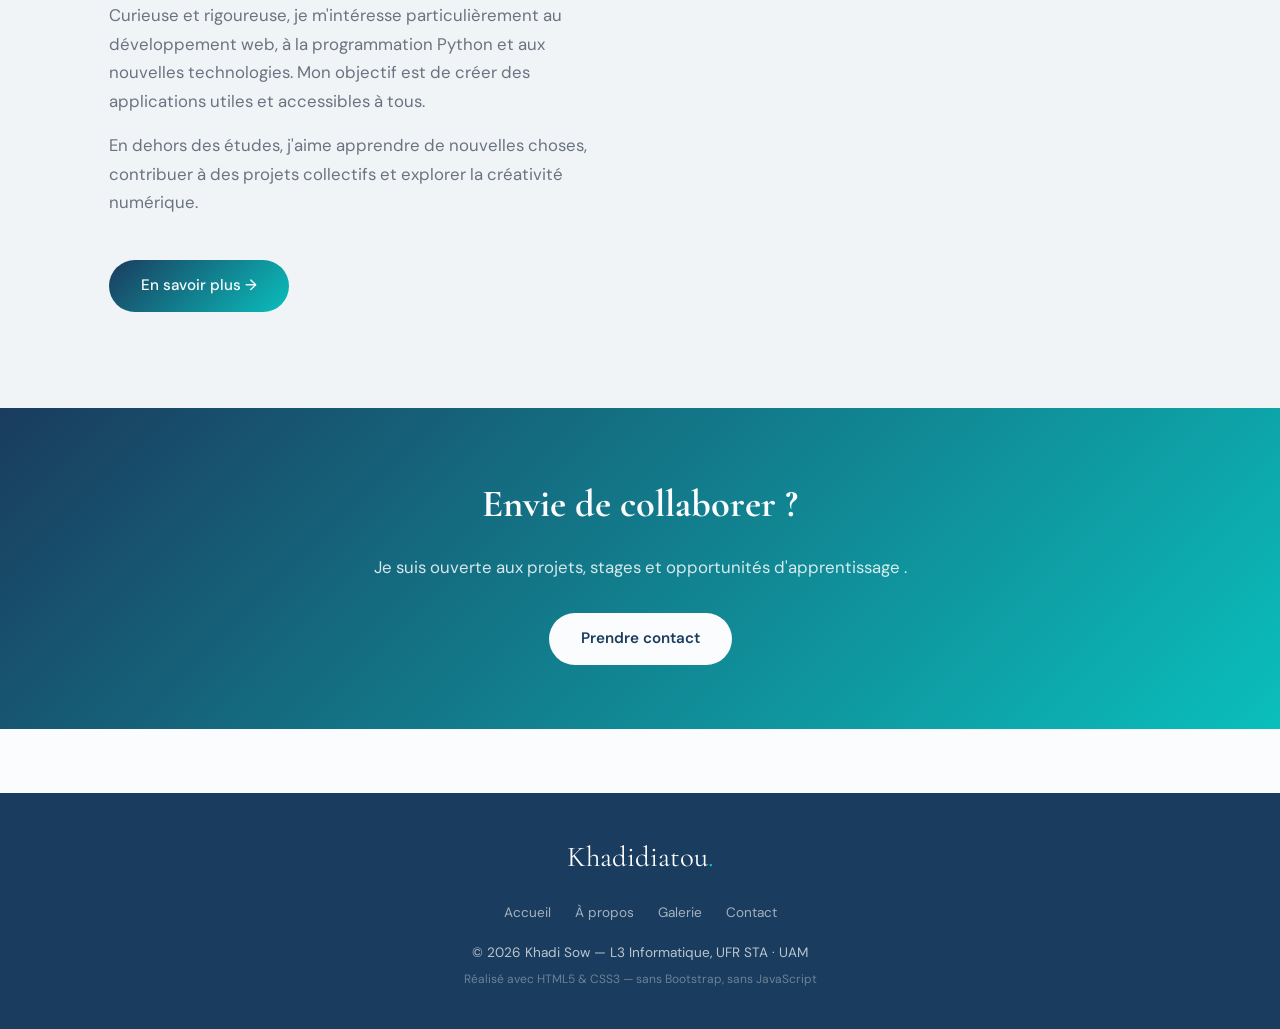
==== commit 16472e8f: "Test modification" ====
--- a/index.html
+++ b/index.html
@@ -123,7 +123,7 @@
 
           <div class="stat-card">
             <div class="stat-icon">🚀</div>
-            <div class="stat-number">5</div>
+            <div class="stat-number">4</div>
             <div class="stat-label">Projets réalisés</div>
           </div>
 
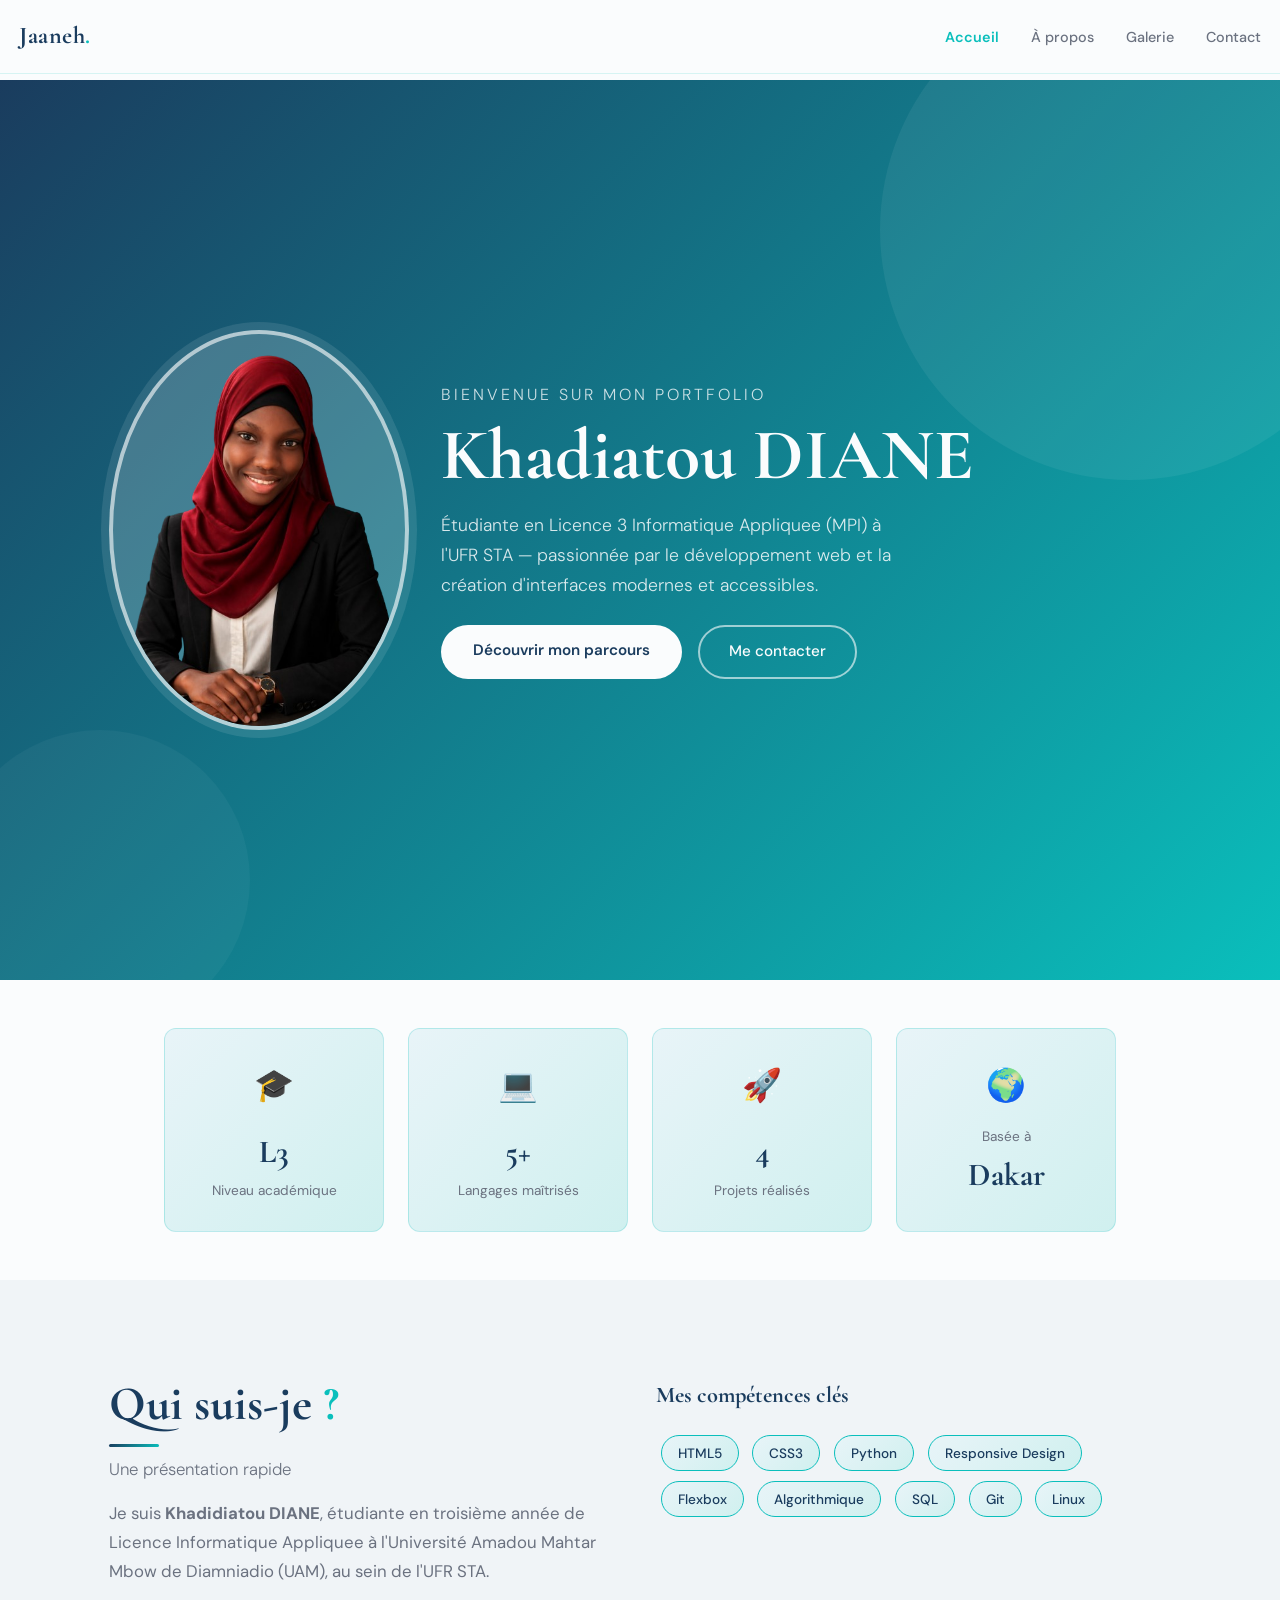
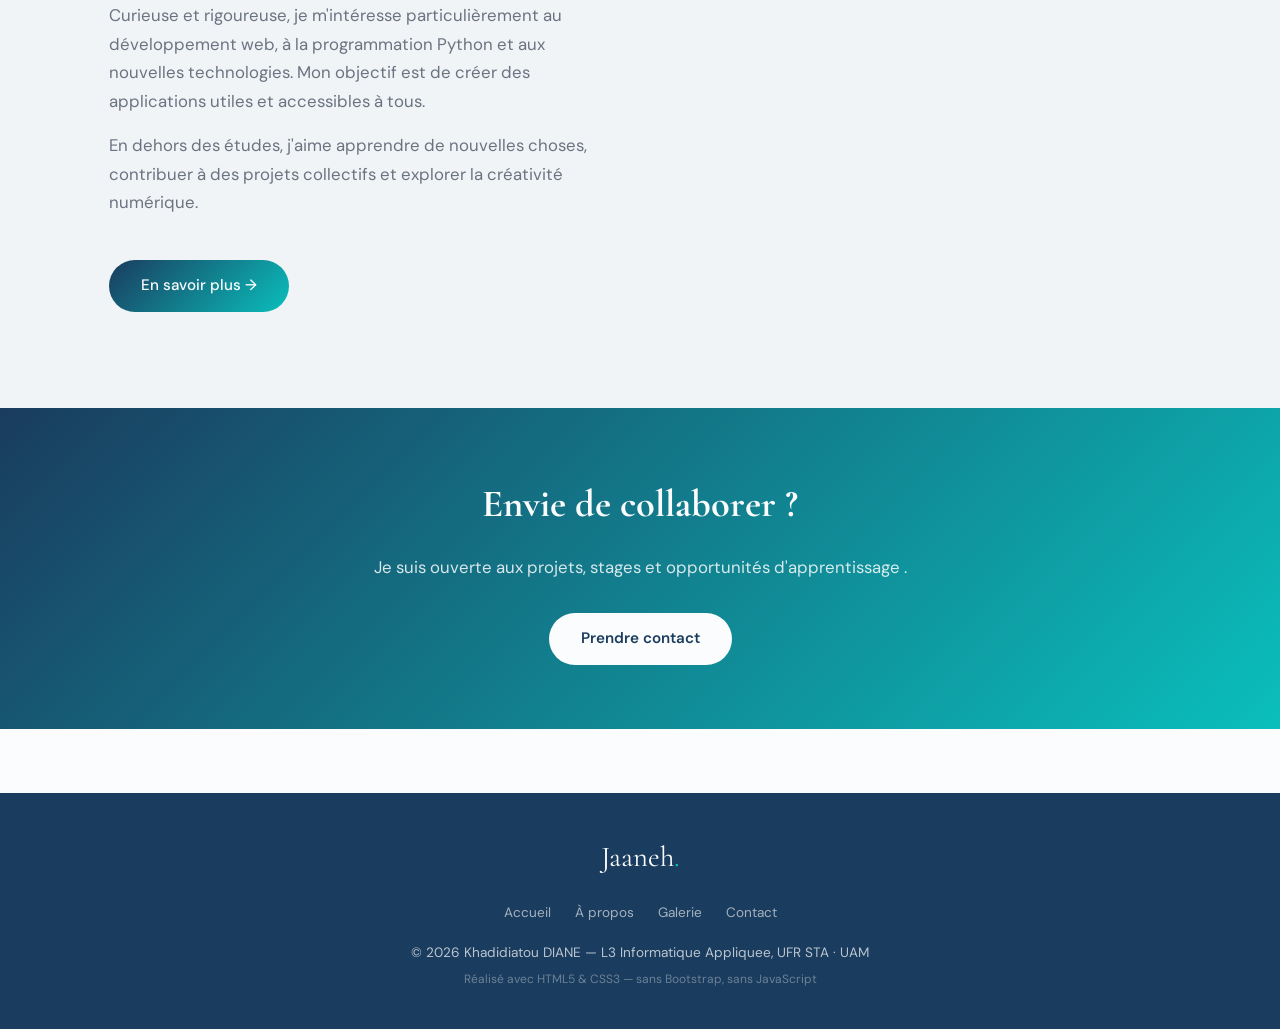
==== commit f418fd2a: "Changement Nom" ====
--- a/index.html
+++ b/index.html
@@ -55,40 +55,22 @@
     </ul>
   </nav>
 
-  <!-- ============================================================
-    CONTENU PRINCIPAL — <main> = contenu principal de la page
-    Un seul <main> par page (accessibilité)
-    ============================================================ -->
+  <!-- CONTENU PRINCIPAL -->
   <main class="page-content">
 
-    <!-- ============================
-      SECTION HÉRO
-      min-height: 100vh → occupe au moins toute la hauteur de l'écran
-      C'est la première chose que voit le visiteur
-    ============================== -->
+    <!-- SECTION HÉRO -->
     <section class="hero">
       <div class="hero-content">
-
-        <!-- Photo de profil -->
-        <!-- alt="..." → texte alternatif si l'image ne charge pas (accessibilité) -->
-        <!-- On utilise un emoji en fallback si la photo n'est pas là -->
         <img class="hero-photo" src="images/profil.png" alt="Photo de Khadiatou Diane">
-          
-        </div>
-        <!-- 
-          Pour ajouter ta vraie photo, remplace le div ci-dessus par :
-          <img class="hero-photo" src="images/photo.jpg" alt="Photo de Khadi Sow">
-          Et mets ta photo dans le dossier images/
-        -->
 
         <!-- Texte d'accueil -->
         <div class="hero-text">
           <p class="hero-greeting">Bienvenue sur mon portfolio</p>
-          <h1 class="hero-name">Khadiatou Diane</h1>
+          <h1 class="hero-name">Khadiatou DIANE</h1>
           <!-- <h1> = titre le plus important de la page, UN SEUL par page -->
 
           <p class="hero-subtitle">
-            Étudiante en Licence 3 Informatique appliquee (MPI) à l'UFR STA — passionnée par le développement web
+            Étudiante en Licence 3 Informatique Appliquee (MPI) à l'UFR STA — passionnée par le développement web
             et la création d'interfaces modernes et accessibles.
           </p>
 
@@ -102,9 +84,7 @@
       </div>
     </section>
 
-    <!-- ============================
-      STATISTIQUES RAPIDES
-    ============================== -->
+    <!-- STATISTIQUES RAPIDES -->
     <section class="quick-stats">
       <div class="container">
         <div class="stats-grid">
@@ -117,7 +97,7 @@
 
           <div class="stat-card">
             <div class="stat-icon">💻</div>
-            <div class="stat-number">4+</div>
+            <div class="stat-number">5+</div>
             <div class="stat-label">Langages maîtrisés</div>
           </div>
 
@@ -129,17 +109,16 @@
 
           <div class="stat-card">
             <div class="stat-icon">🌍</div>
+            <div class="stat-label">Basée à</div>
             <div class="stat-number">Dakar</div>
-            <div class="stat-label">Basée à</div>
+            
           </div>
 
         </div>
       </div>
     </section>
 
-    <!-- ============================
-      INTRODUCTION / PRÉSENTATION
-    ============================== -->
+    <!-- INTRODUCTION / PRÉSENTATION -->
     <section class="home-intro">
       <div class="container">
         <div class="home-intro-grid">
@@ -150,8 +129,8 @@
             <p class="section-subtitle">Une présentation rapide</p>
 
             <p>
-              Je suis <strong>Khadidiatou Diane</strong>, étudiante en troisième année de Licence
-              Informatique à l'Université Amadou Mahtar Mbow de Diamniadio (UAM), au sein de l'UFR STA.
+              Je suis <strong>Khadidiatou DIANE</strong>, étudiante en troisième année de Licence
+              Informatique Appliquee à l'Université Amadou Mahtar Mbow de Diamniadio (UAM), au sein de l'UFR STA.
             </p>
             <p>
               Curieuse et rigoureuse, je m'intéresse particulièrement au développement web,
@@ -190,9 +169,7 @@
       </div>
     </section>
 
-    <!-- ============================
-      APPEL À L'ACTION FINAL
-    ============================== -->
+    <!-- APPEL À L'ACTION FINAL -->
     <section style="background: var(--gradient); padding: 4rem 1.2rem; text-align: center; color: var(--blanc);">
       <div class="container">
         <h2 style="font-family: var(--font-titre); font-size: 2.4rem; margin-bottom: 1rem;">
@@ -207,19 +184,16 @@
 
   </main>
 
-  <!-- ============================================================
-    FOOTER — pied de page
-    <footer> = balise sémantique pour le bas de page
-    ============================================================ -->
+  <!-- FOOTER — pied de page -->
   <footer>
-    <div class="footer-logo">Khadidiatou<span>.</span></div>
+    <div class="footer-logo">Jaaneh<span>.</span></div>
     <ul class="footer-links">
       <li><a href="index.html">Accueil</a></li>
       <li><a href="pages/about.html">À propos</a></li>
       <li><a href="pages/gallery.html">Galerie</a></li>
       <li><a href="pages/contact.html">Contact</a></li>
     </ul>
-    <p>© 2026 Khadi Sow — L3 Informatique, UFR STA · UAM</p>
+    <p>© 2026 Khadidiatou DIANE — L3 Informatique Appliquee, UFR STA · UAM</p>
     <p style="margin-top:0.3rem; font-size:0.75rem; opacity:0.5;">
       Réalisé avec HTML5 & CSS3 — sans Bootstrap, sans JavaScript
     </p>
--- a/css/style.css
+++ b/css/style.css
@@ -367,12 +367,13 @@
 }
 
 .hero-photo {
-  width: 160px;
-  height: 160px;
+  width: 200px;
+  height: 240px;
   border-radius: 50%;
   border: 4px solid rgba(255,255,255,0.6);
   box-shadow: 0 0 0 8px rgba(255,255,255,0.1);
-  object-fit: cover;
+  object-fit: contain;
+  object-position: center;
   background: rgba(255,255,255,0.2); /* fond si pas de photo */
   display: flex;
   align-items: center;
@@ -517,9 +518,7 @@
 }
 
 
-/* ============================================================
-   6B. PAGE À PROPOS (about.html)
-   ============================================================ */
+/*  PAGE À PROPOS (about.html) */
 .about-section {
   padding: var(--section-padding);
 }
@@ -983,8 +982,8 @@
   }
 
   .hero-photo {
-    width: 200px;
-    height: 200px;
+    width: 260px;
+    height: 280px;
     flex-shrink: 0;
   }
 
@@ -1031,8 +1030,8 @@
   }
 
   .hero-photo {
-    width: 240px;
-    height: 240px;
+    width: 300px;
+    height: 400px;
   }
 
   :root {
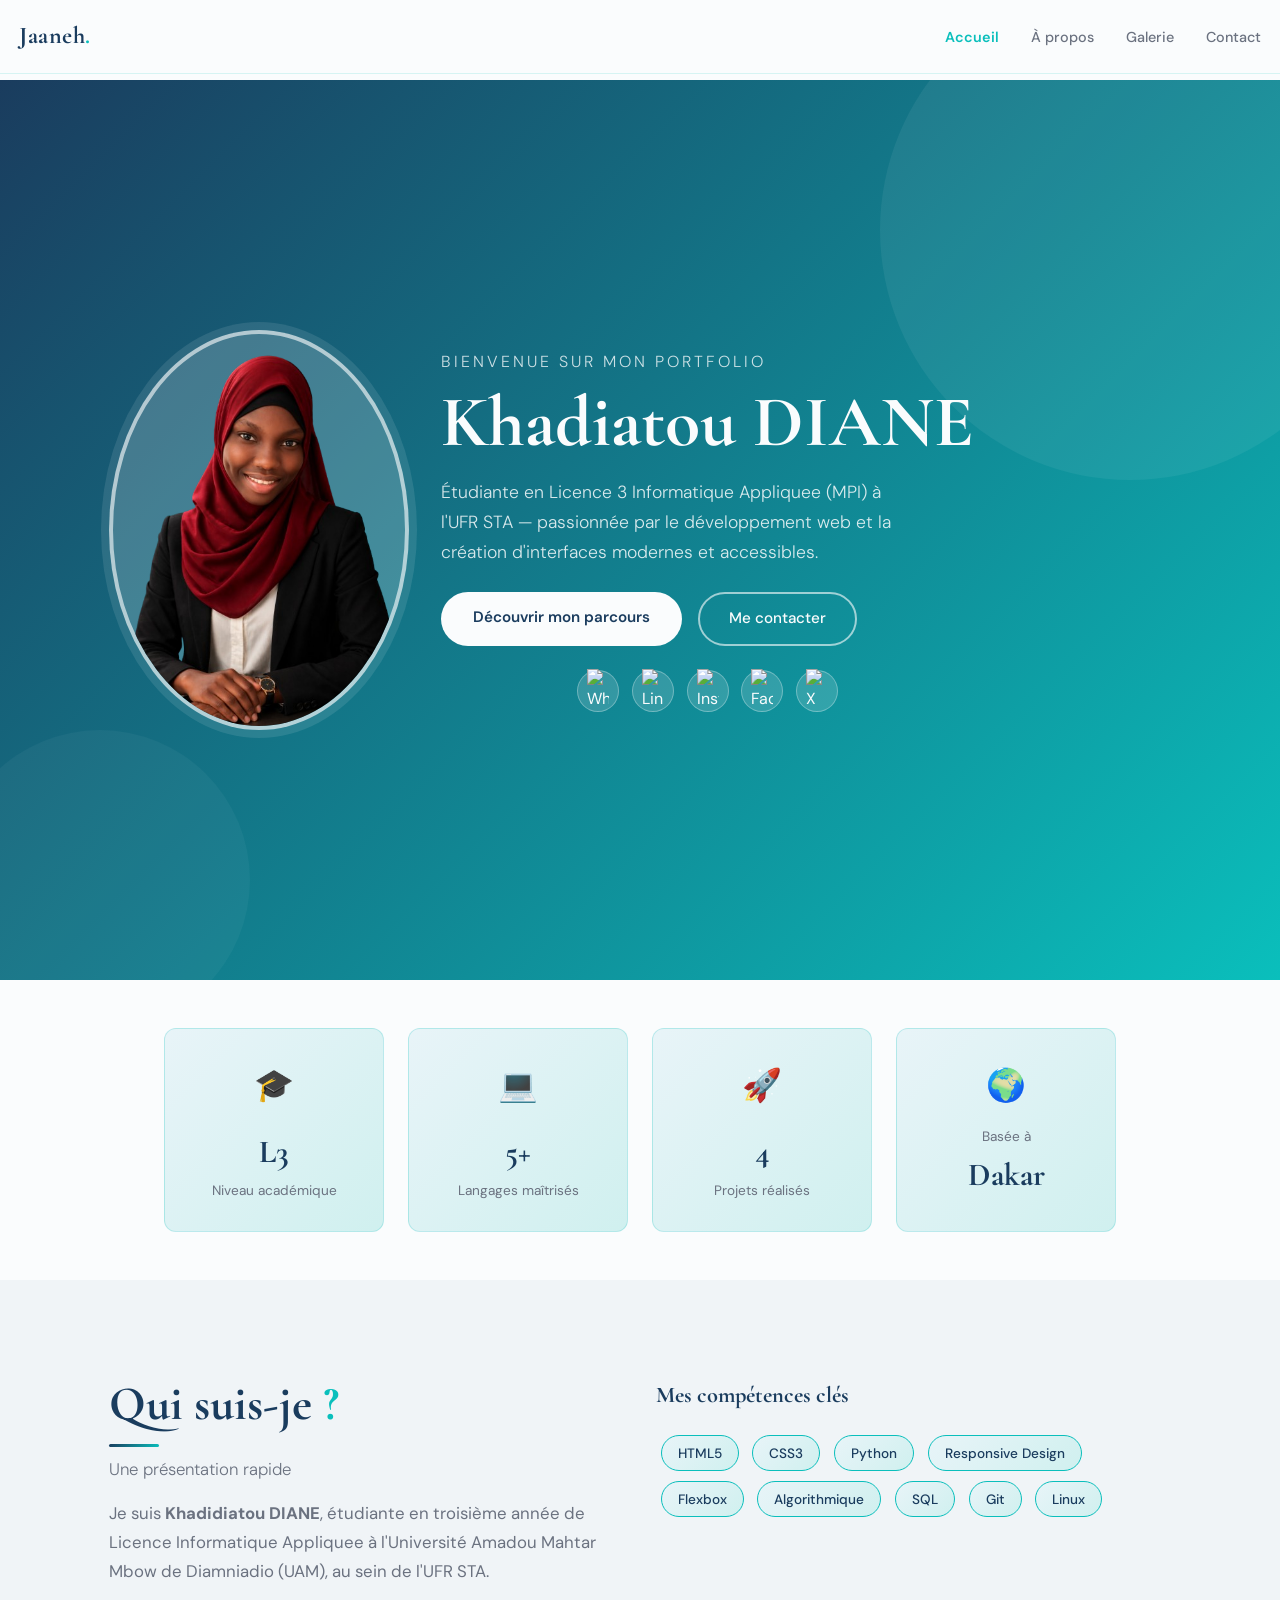
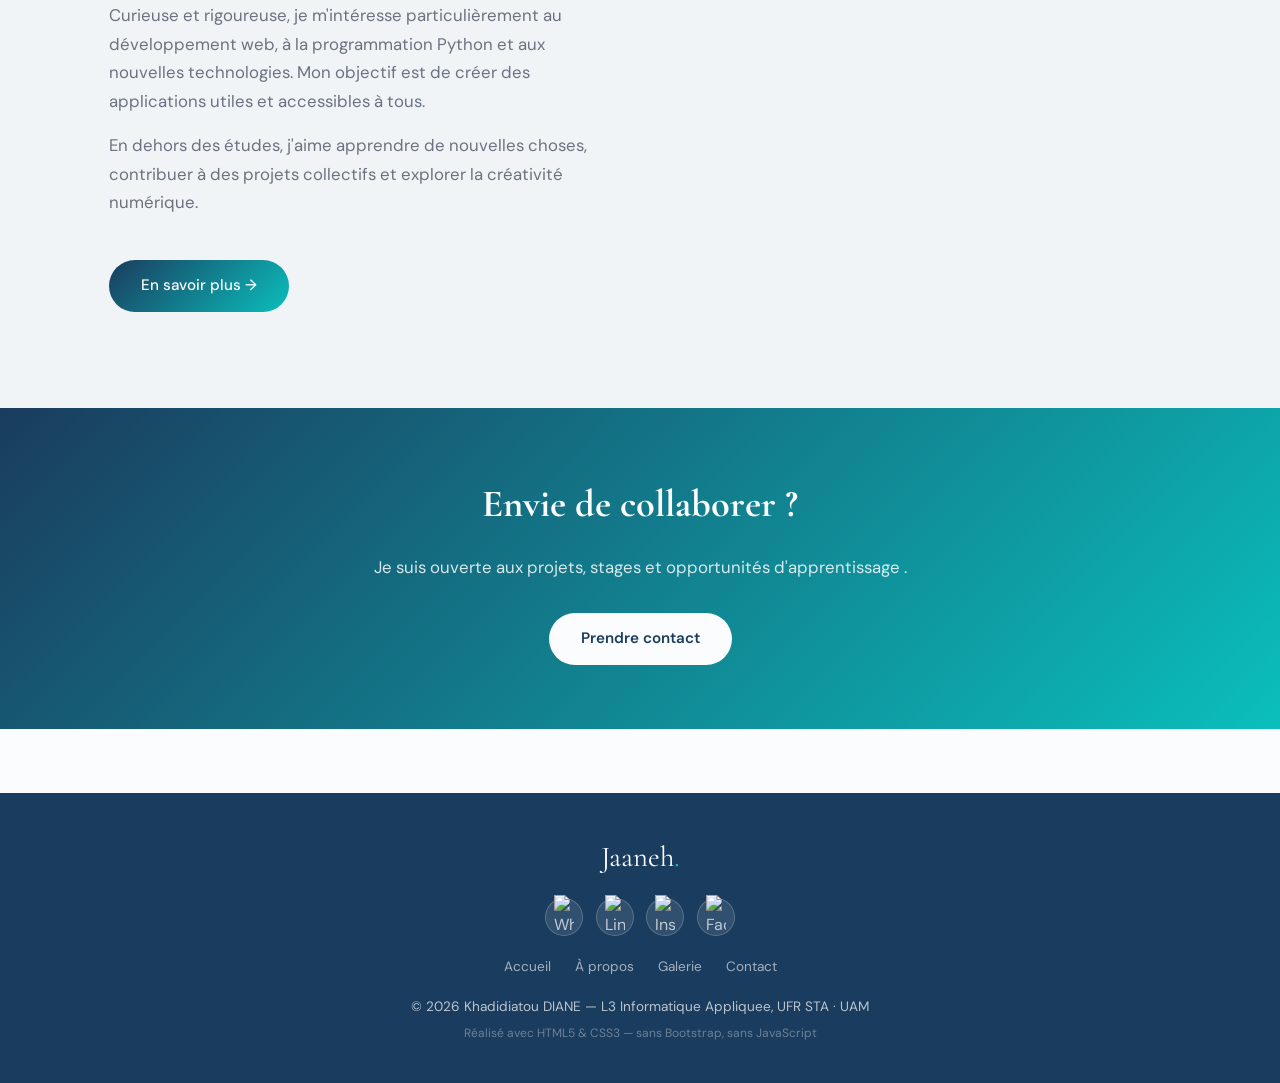
==== commit 18ecd1a3: "Menu hamburger" ====
--- a/index.html
+++ b/index.html
@@ -1,50 +1,28 @@
 <!DOCTYPE html>
-<!-- 
-  DOCTYPE html → dit au navigateur que c'est du HTML5 (version moderne)
-  Sans ça, le navigateur peut afficher la page en "mode quirks" (comportement imprévisible)
--->
 <html lang="fr">
-<!--
-  lang="fr" → important pour l'accessibilité et le SEO
-  Les lecteurs d'écran et moteurs de recherche savent que c'est en français
--->
-
 <head>
-  <!-- ============================================================
-    Le <head> contient des MÉTADONNÉES (infos sur la page,
-    invisibles pour l'utilisateur mais essentielles pour le navigateur)
-    ============================================================ -->
-
-  <!-- Encodage des caractères — obligatoire pour les accents (é, à, ç...) -->
   <meta charset="UTF-8">
-
-  <!-- Responsive : dit au navigateur mobile de ne PAS zoomer/dézoomer -->
-  <!-- width=device-width : largeur = largeur de l'écran du téléphone -->
-  <!-- initial-scale=1.0 : zoom initial = 100% -->
   <meta name="viewport" content="width=device-width, initial-scale=1.0">
-
-  <!-- Description qui apparaît dans Google (SEO) -->
-  <meta name="description" content="Portfolio de Khadi Sow, étudiante en L3 Informatique à l'UFR STA.">
-
-  <!-- Titre de l'onglet -->
-  <title>Khadidiatou Diane — Portfolio</title>
-
-  <!-- Lien vers la feuille de style CSS -->
-  <!-- href="../css/style.css" → remonte d'un dossier (..) puis va dans css/ -->
-  <!-- Mais index.html est à la racine, donc juste css/style.css -->
+  <meta name="description" content="Portfolio de Khadidiatou DIANE, étudiante en L3 Informatique à l'UFR STA.">
+  <title>Khadidiatou DIANE — Portfolio</title>
   <link rel="stylesheet" href="css/style.css">
 </head>
 
 <body>
 
-  <!-- ============================================================
-    NAVIGATION — balise <nav> = élément sémantique pour la navigation
-    Sémantique : on utilise la BONNE balise HTML pour le bon contenu.
-    <nav> dit aux moteurs de recherche "c'est le menu de navigation"
-    ============================================================ -->
   <nav class="navbar">
     <!-- Logo / Nom du site -->
     <a href="index.html" class="nav-logo">Jaaneh<span>.</span></a>
+
+
+    <!-- Astuce CSS pur : checkbox invisible qui sert d'interrupteur -->
+  <input type="checkbox" id="menu-toggle" class="menu-toggle">
+  <label for="menu-toggle" class="hamburger">
+    <span></span>
+    <span></span>
+    <span></span>
+  </label>
+
 
     <!-- Liste des liens de navigation -->
     <ul class="nav-links">
@@ -79,7 +57,28 @@
             <a href="pages/about.html" class="btn-white">Découvrir mon parcours</a>
             <a href="pages/contact.html" class="btn-ghost">Me contacter</a>
           </div>
+
+          <div class="hero-social">
+            <a href="#" class="social-link" aria-label="WhatsApp">
+              <img src="https://cdn.simpleicons.org/whatsapp/ffffff" alt="WhatsApp" width="22">
+            </a>
+            <a href="#" class="social-link" aria-label="LinkedIn">
+              <img src="https://cdn.simpleicons.org/linkedin/ffffff" alt="LinkedIn" width="22">
+            </a>
+            <a href="#" class="social-link" aria-label="Instagram">
+              <img src="https://cdn.simpleicons.org/instagram/ffffff" alt="Instagram" width="22">
+            </a>
+            <a href="#" class="social-link" aria-label="Facebook">
+              <img src="https://cdn.simpleicons.org/facebook/ffffff" alt="Facebook" width="22">
+            </a>
+            <a href="#" class="social-link" aria-label="X (Twitter)">
+              <img src="https://cdn.simpleicons.org/x/ffffff" alt="X" width="22">
+            </a>
+          </div>
+
+
         </div>
+
 
       </div>
     </section>
@@ -187,6 +186,21 @@
   <!-- FOOTER — pied de page -->
   <footer>
     <div class="footer-logo">Jaaneh<span>.</span></div>
+    <div class="footer-social">
+      <a href="#" class="social-link-footer" aria-label="WhatsApp">
+        <img src="https://cdn.simpleicons.org/whatsapp/ffffff" alt="WhatsApp" width="20">
+      </a>
+      <a href="#" class="social-link-footer" aria-label="LinkedIn">
+        <img src="https://cdn.simpleicons.org/linkedin/ffffff" alt="LinkedIn" width="20">
+      </a>
+      <a href="#" class="social-link-footer" aria-label="Instagram">
+        <img src="https://cdn.simpleicons.org/instagram/ffffff" alt="Instagram" width="20">
+      </a>
+      <a href="#" class="social-link-footer" aria-label="Facebook">
+        <img src="https://cdn.simpleicons.org/facebook/ffffff" alt="Facebook" width="20">
+      </a>
+    </div>
+    
     <ul class="footer-links">
       <li><a href="index.html">Accueil</a></li>
       <li><a href="pages/about.html">À propos</a></li>
--- a/css/style.css
+++ b/css/style.css
@@ -1055,3 +1055,138 @@
     font-size: 0.85rem;
   }
 }
+
+
+
+
+
+/* ============================================================
+   MENU HAMBURGER — CSS pur (sans JavaScript)
+   Principe : checkbox cachée + label = interrupteur visuel
+   Quand la checkbox est cochée (:checked), le menu s'affiche
+   ============================================================ */
+
+.menu-toggle {
+  display: none; /* cache la vraie checkbox */
+}
+
+.hamburger {
+  display: none; /* caché sur desktop */
+  flex-direction: column;
+  gap: 5px;
+  cursor: pointer;
+  padding: 5px;
+  z-index: 101;
+}
+
+.hamburger span {
+  display: block;
+  width: 25px;
+  height: 2px;
+  background: var(--bleu);
+  border-radius: 2px;
+  transition: all 0.3s ease;
+}
+
+/* Quand la checkbox est cochée → transforme les traits en X */
+.menu-toggle:checked + .hamburger span:nth-child(1) {
+  transform: translateY(7px) rotate(45deg);
+}
+.menu-toggle:checked + .hamburger span:nth-child(2) {
+  opacity: 0;
+}
+.menu-toggle:checked + .hamburger span:nth-child(3) {
+  transform: translateY(-7px) rotate(-45deg);
+}
+
+/* Quand checkbox cochée → affiche le menu */
+.menu-toggle:checked ~ .nav-links {
+  display: flex;
+}
+
+/* ============================================================
+   RÉSEAUX SOCIAUX
+   ============================================================ */
+.hero-social {
+  display: flex;
+  gap: 0.8rem;
+  margin-top: 1.5rem;
+  justify-content: center;
+}
+
+.social-link {
+  width: 42px;
+  height: 42px;
+  border-radius: 50%;
+  background: rgba(255,255,255,0.15);
+  border: 1px solid rgba(255,255,255,0.3);
+  display: flex;
+  align-items: center;
+  justify-content: center;
+  transition: all 0.3s ease;
+}
+
+.social-link:hover {
+  background: rgba(255,255,255,0.3);
+  transform: translateY(-3px);
+}
+
+.footer-social {
+  display: flex;
+  gap: 0.8rem;
+  justify-content: center;
+  margin: 1rem 0;
+}
+
+.social-link-footer {
+  width: 38px;
+  height: 38px;
+  border-radius: 50%;
+  background: rgba(255,255,255,0.1);
+  border: 1px solid rgba(255,255,255,0.2);
+  display: flex;
+  align-items: center;
+  justify-content: center;
+  transition: all 0.3s ease;
+}
+
+.social-link-footer:hover {
+  background: var(--turquoise);
+  transform: translateY(-3px);
+}
+
+/* ============================================================
+   RESPONSIVE NAVBAR — mobile
+   ============================================================ */
+@media (max-width: 639px) {
+  .hamburger {
+    display: flex; /* visible sur mobile */
+  }
+
+  .nav-links {
+    display: none; /* caché par défaut sur mobile */
+    position: absolute;
+    top: 100%;
+    left: 0;
+    right: 0;
+    background: var(--blanc);
+    flex-direction: column;
+    padding: 1rem 1.5rem 1.5rem;
+    gap: 1rem;
+    border-bottom: 2px solid rgba(10,191,188,0.2);
+    box-shadow: 0 8px 20px rgba(0,0,0,0.08);
+  }
+
+  .hero-social {
+    justify-content: center;
+  }
+}
+
+@media (min-width: 640px) {
+  .hamburger {
+    display: none; /* caché sur tablette/desktop */
+  }
+  .nav-links {
+    display: flex !important;
+  }
+}
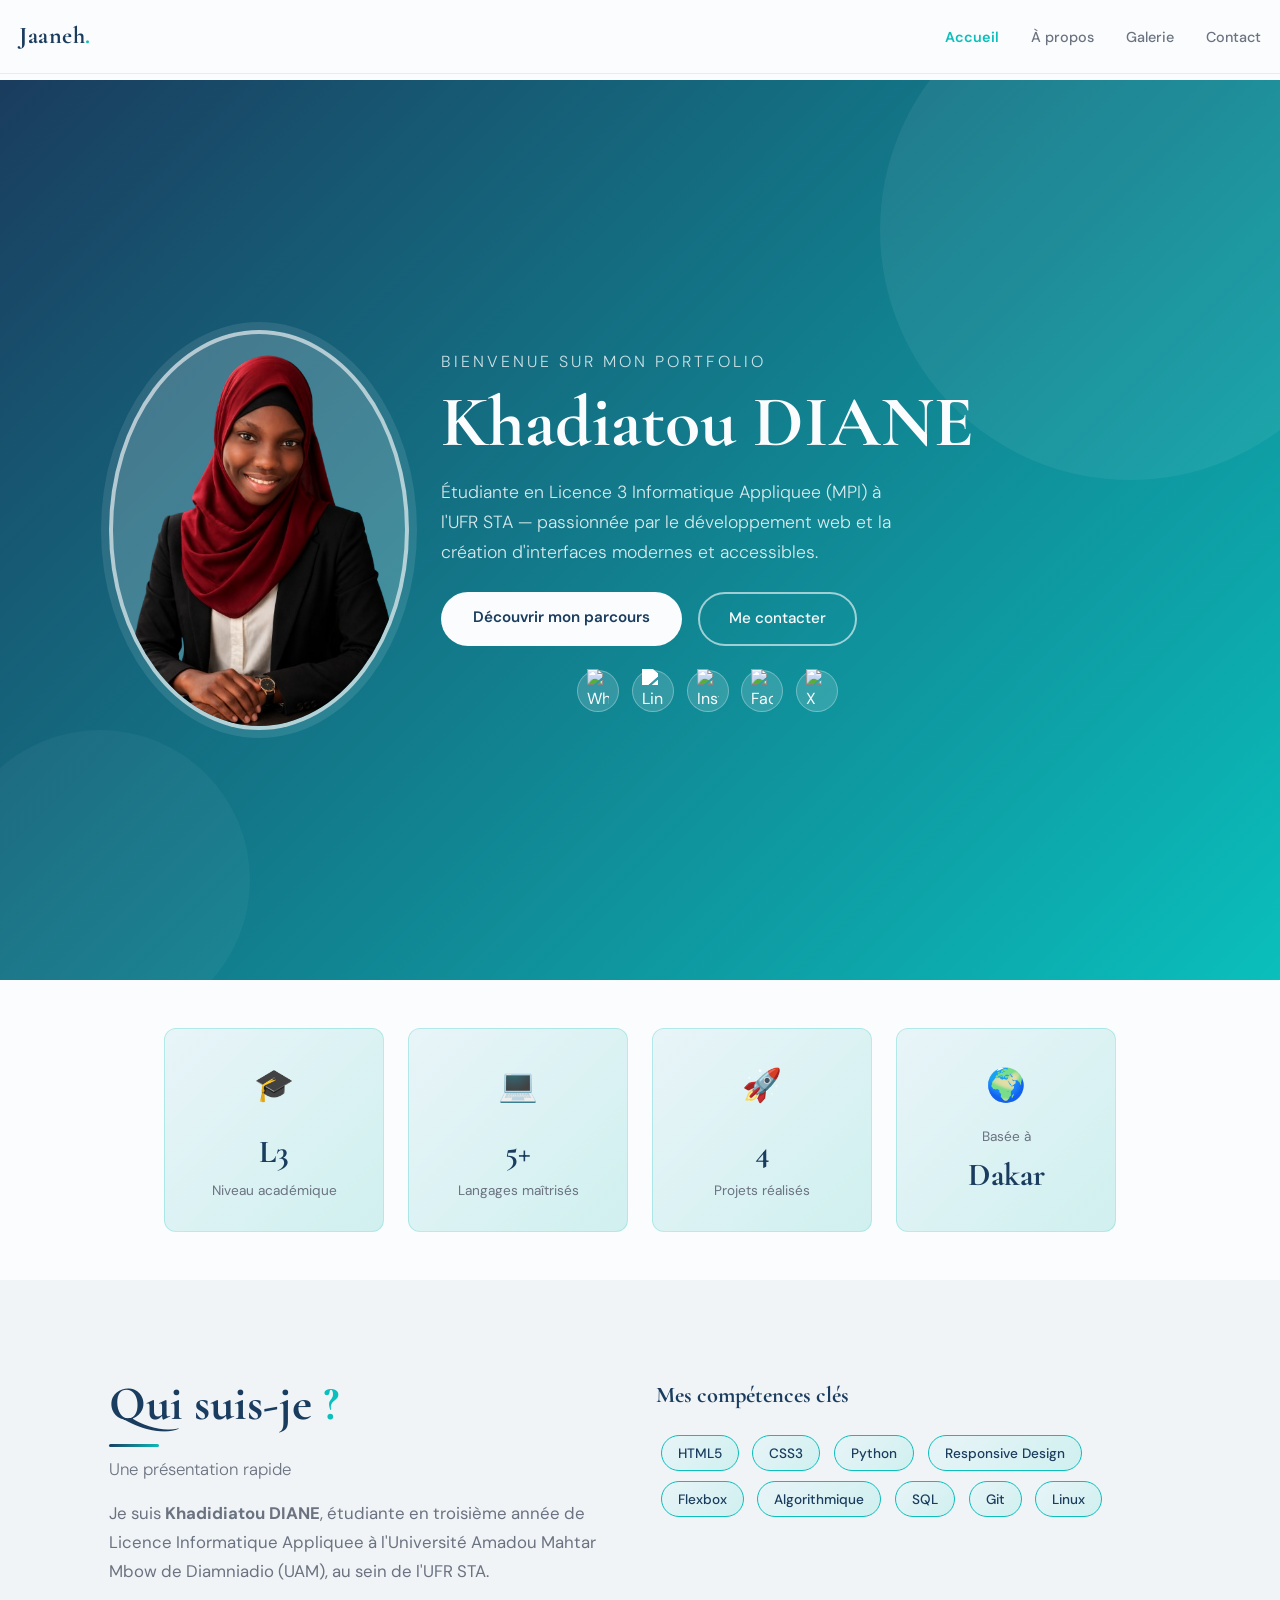
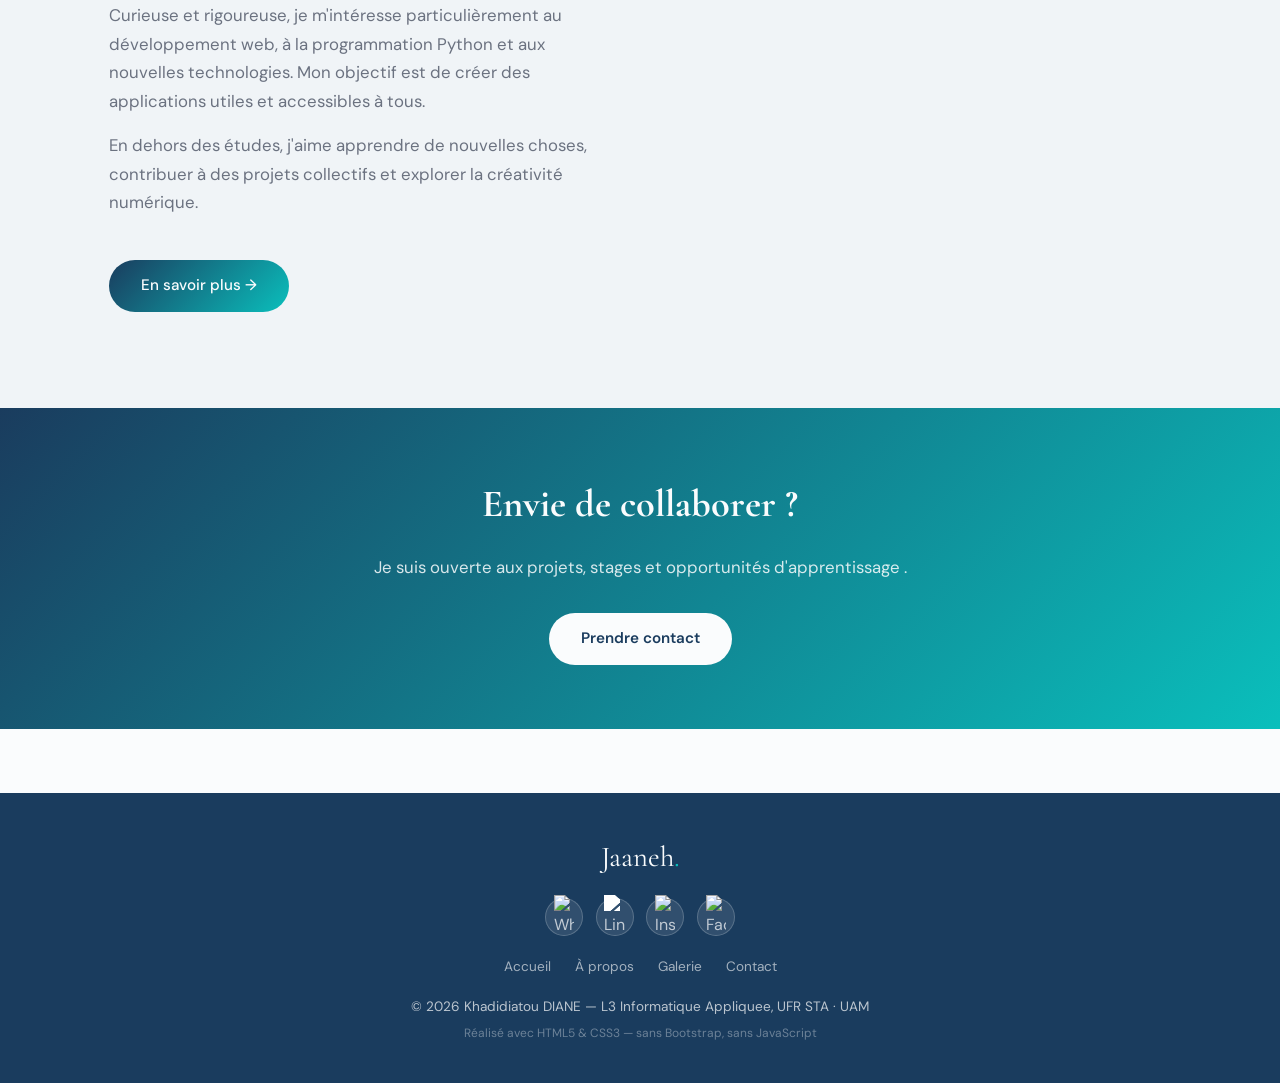
==== commit 6b1619eb: "Linkedin" ====
--- a/index.html
+++ b/index.html
@@ -63,7 +63,7 @@
               <img src="https://cdn.simpleicons.org/whatsapp/ffffff" alt="WhatsApp" width="22">
             </a>
             <a href="#" class="social-link" aria-label="LinkedIn">
-              <img src="https://cdn.simpleicons.org/linkedin/ffffff" alt="LinkedIn" width="22">
+              <img src="https://cdn.jsdelivr.net/npm/simple-icons@v11/icons/linkedin.svg" alt="LinkedIn" width="22" style="filter: brightness(0) invert(1);">
             </a>
             <a href="#" class="social-link" aria-label="Instagram">
               <img src="https://cdn.simpleicons.org/instagram/ffffff" alt="Instagram" width="22">
@@ -186,12 +186,13 @@
   <!-- FOOTER — pied de page -->
   <footer>
     <div class="footer-logo">Jaaneh<span>.</span></div>
+    
     <div class="footer-social">
       <a href="#" class="social-link-footer" aria-label="WhatsApp">
         <img src="https://cdn.simpleicons.org/whatsapp/ffffff" alt="WhatsApp" width="20">
       </a>
       <a href="#" class="social-link-footer" aria-label="LinkedIn">
-        <img src="https://cdn.simpleicons.org/linkedin/ffffff" alt="LinkedIn" width="20">
+        <img src="https://cdn.jsdelivr.net/npm/simple-icons@v11/icons/linkedin.svg" alt="LinkedIn" width="22" style="filter: brightness(0) invert(1);">
       </a>
       <a href="#" class="social-link-footer" aria-label="Instagram">
         <img src="https://cdn.simpleicons.org/instagram/ffffff" alt="Instagram" width="20">
